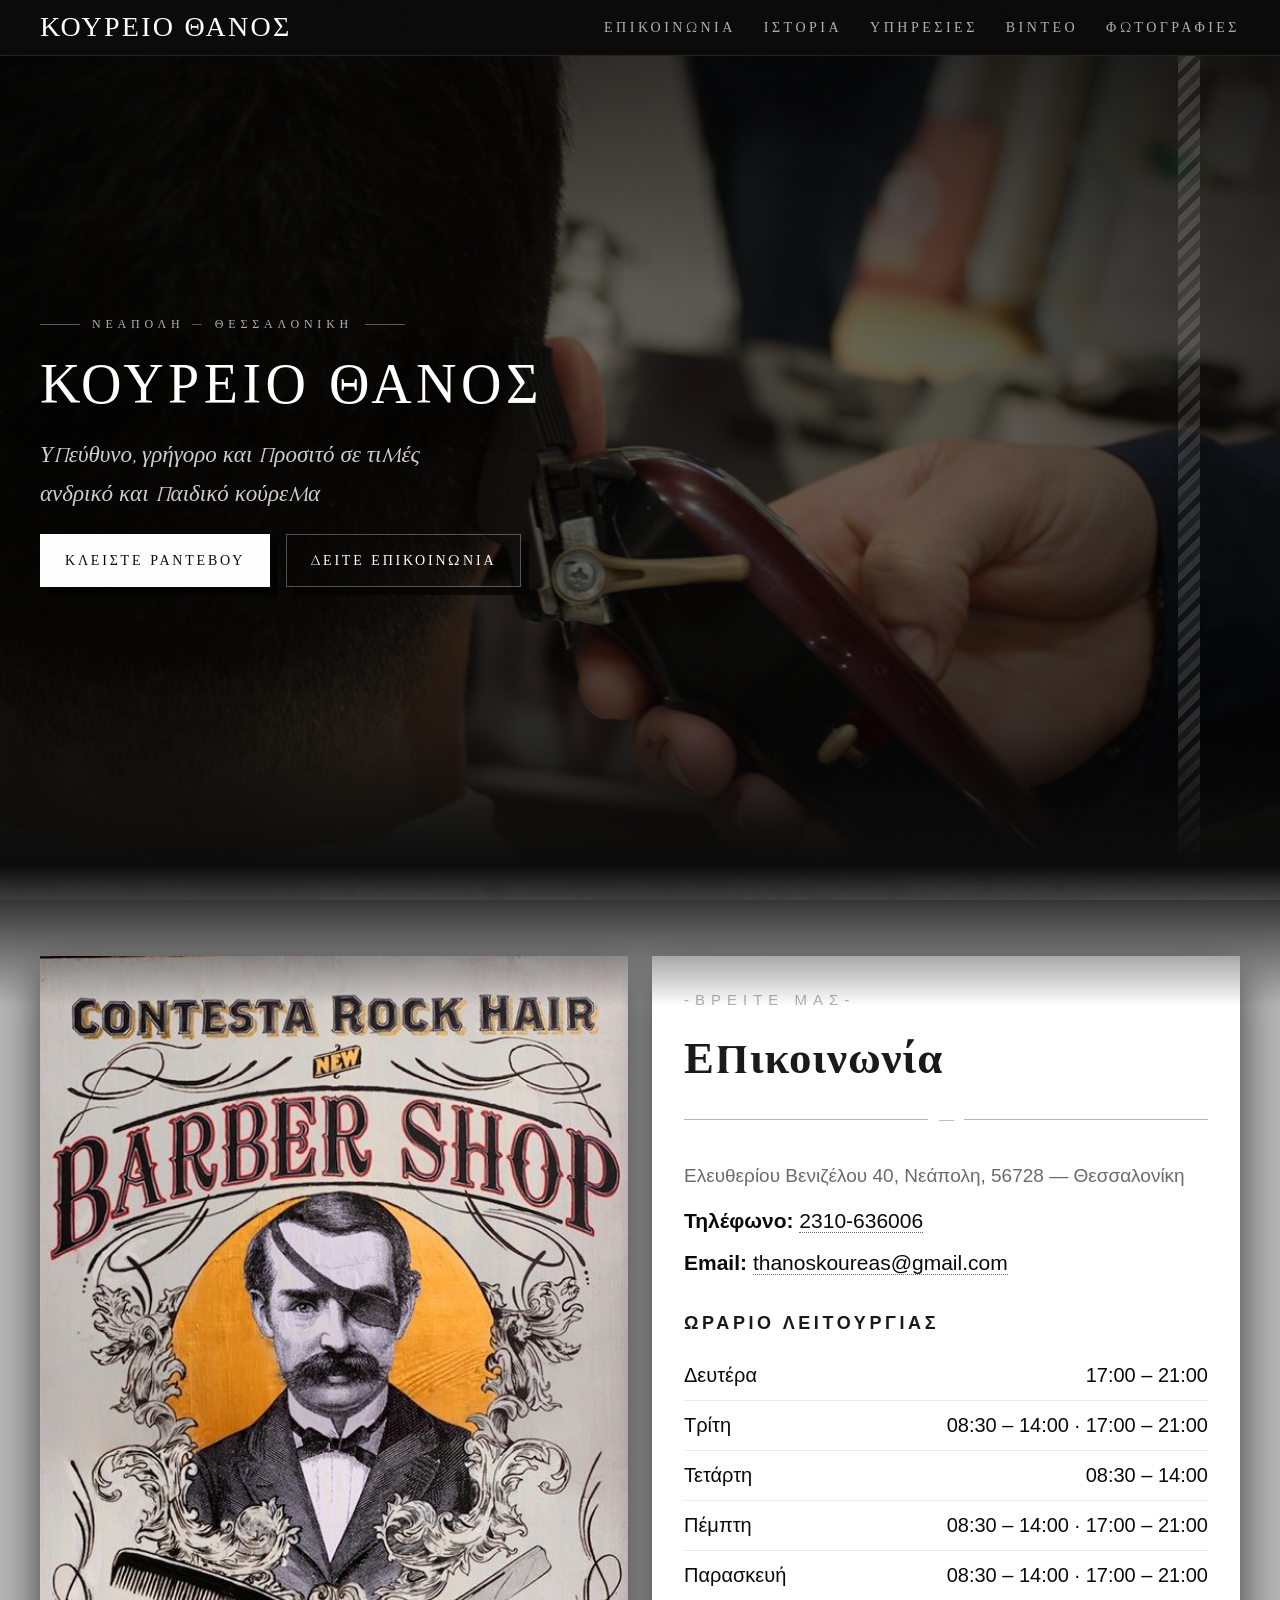
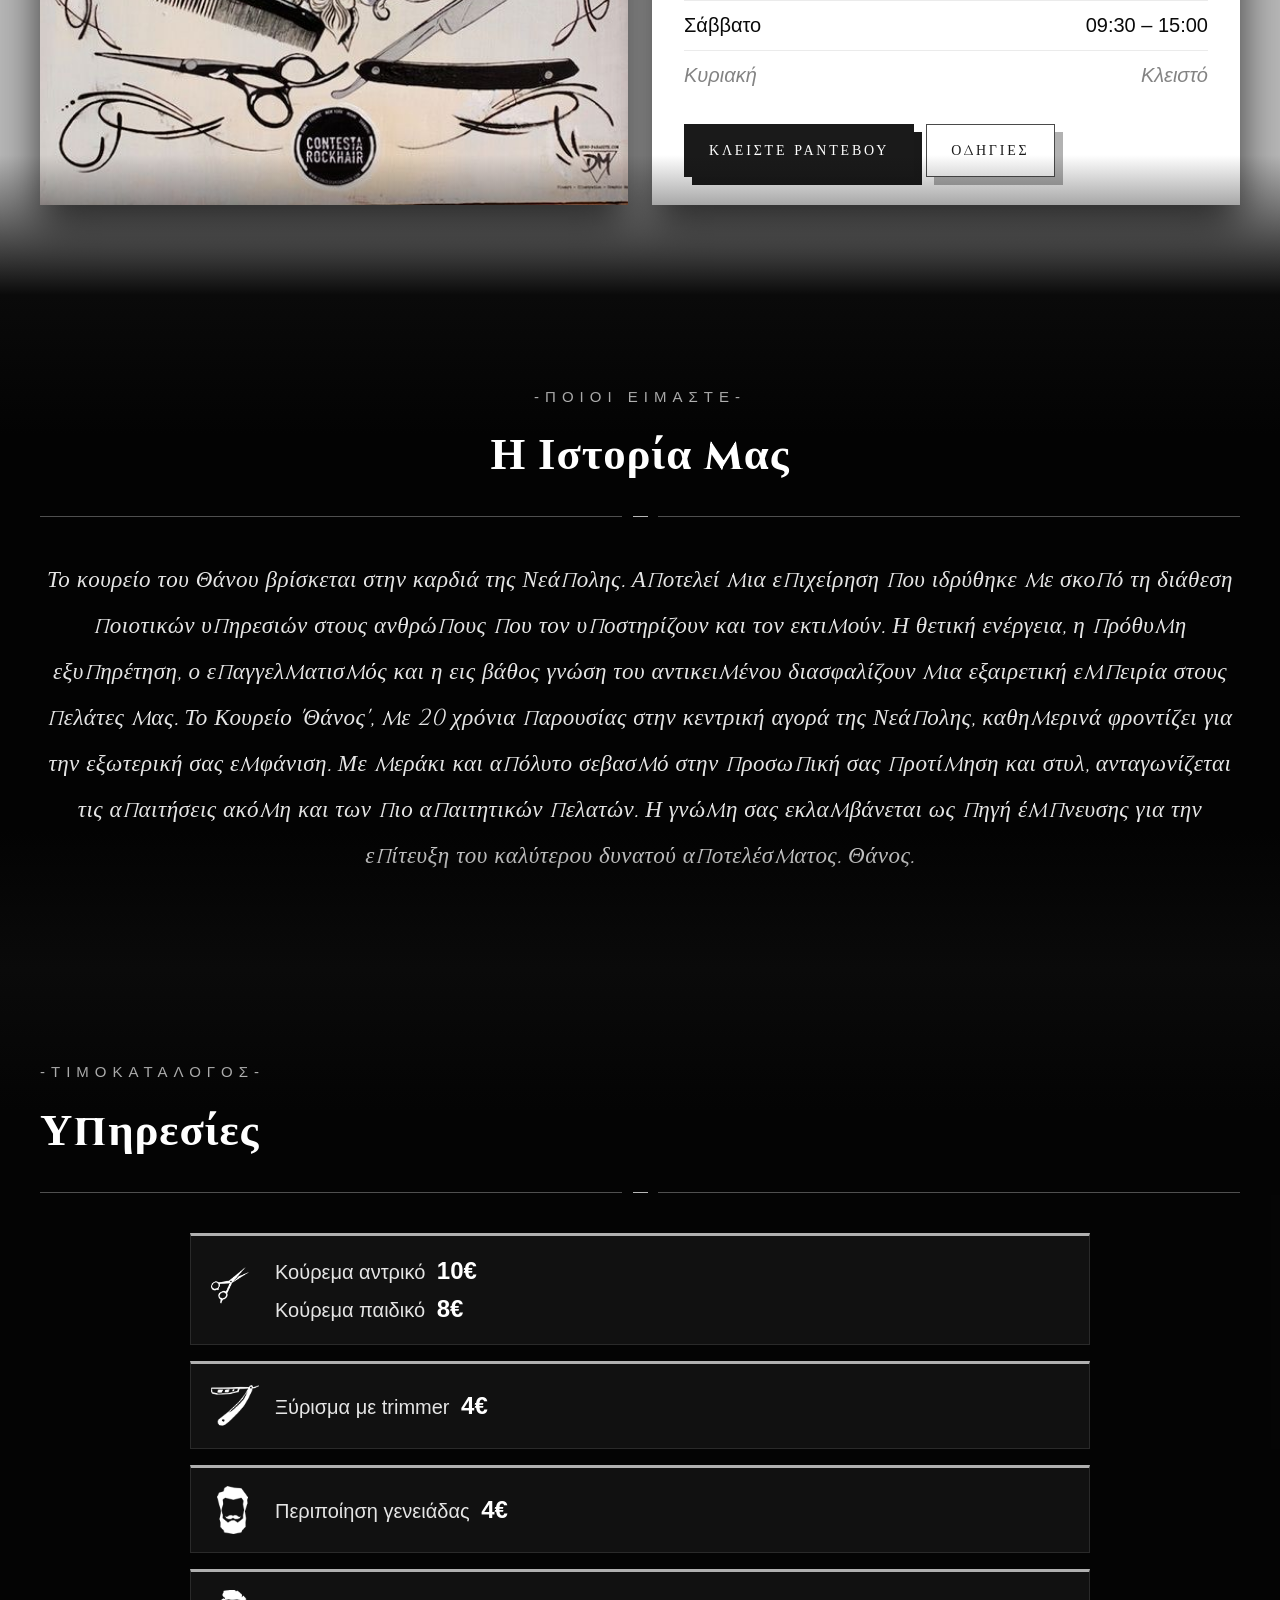
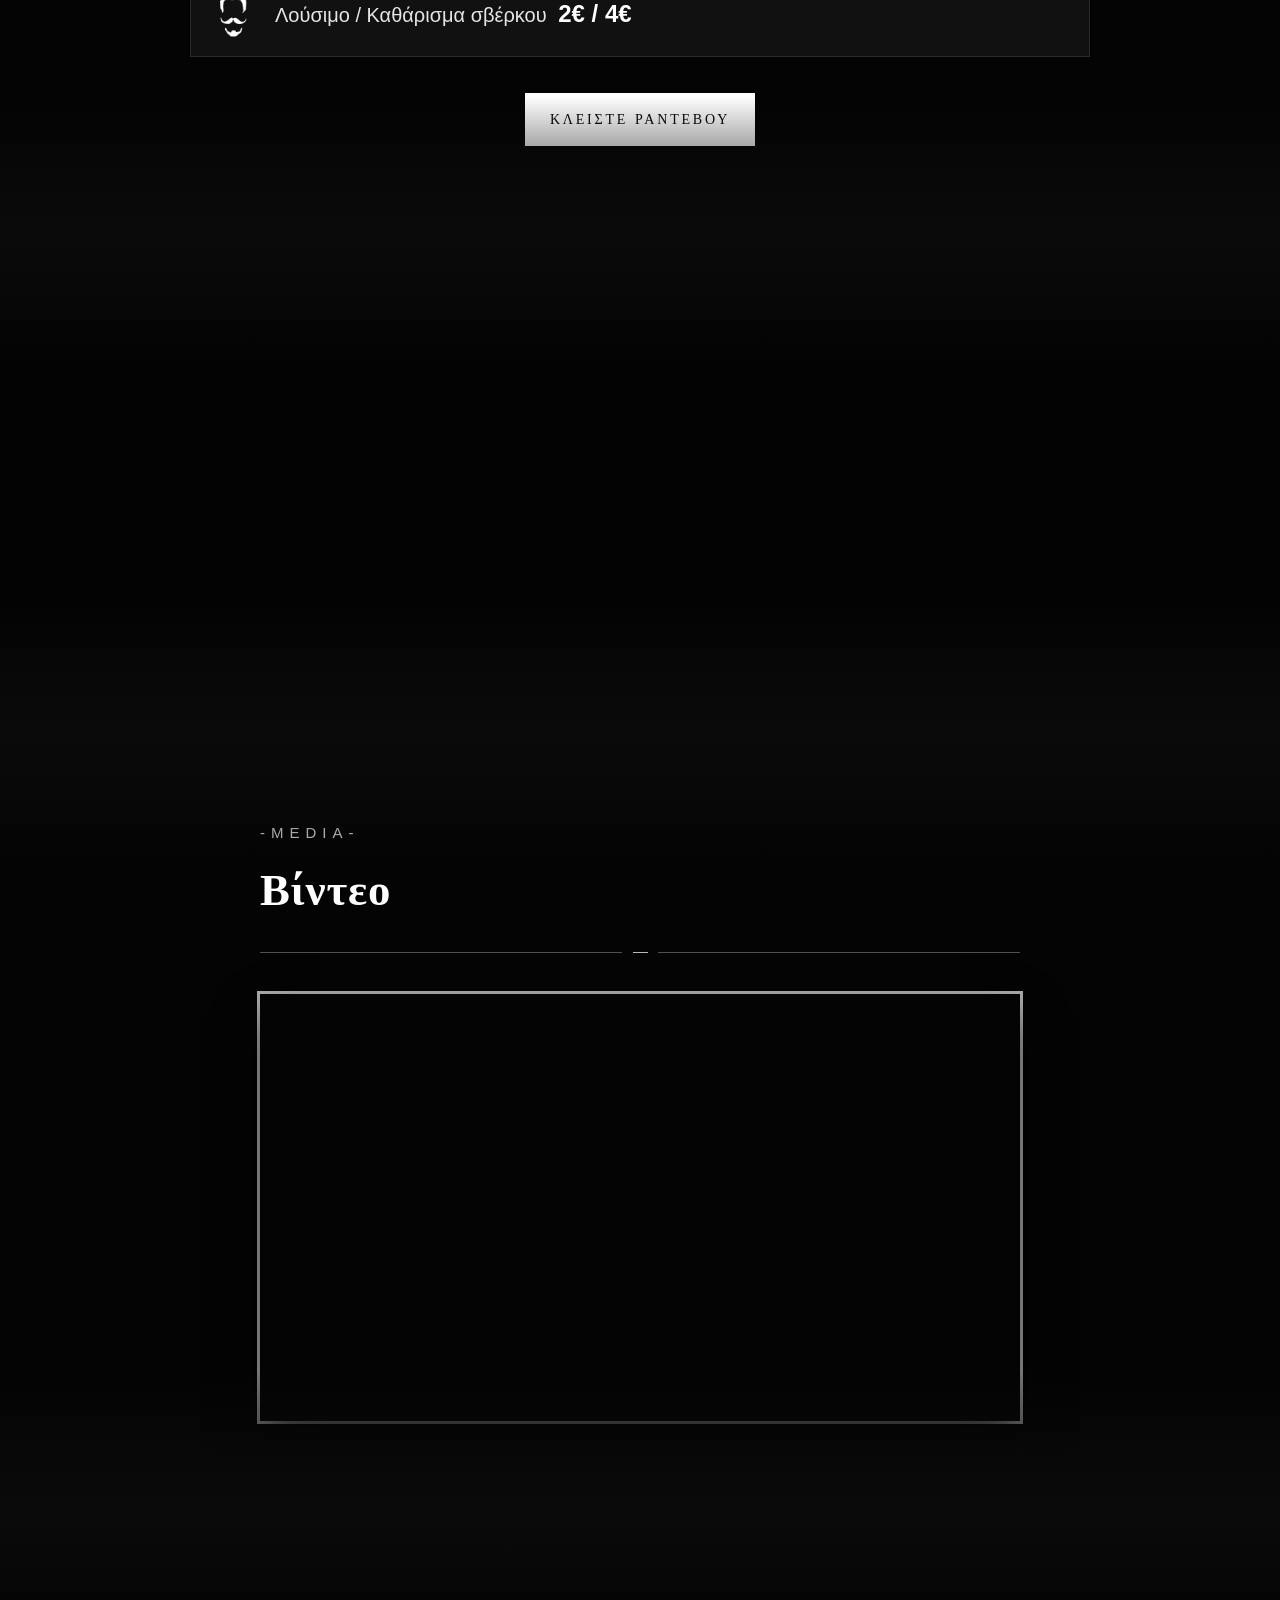
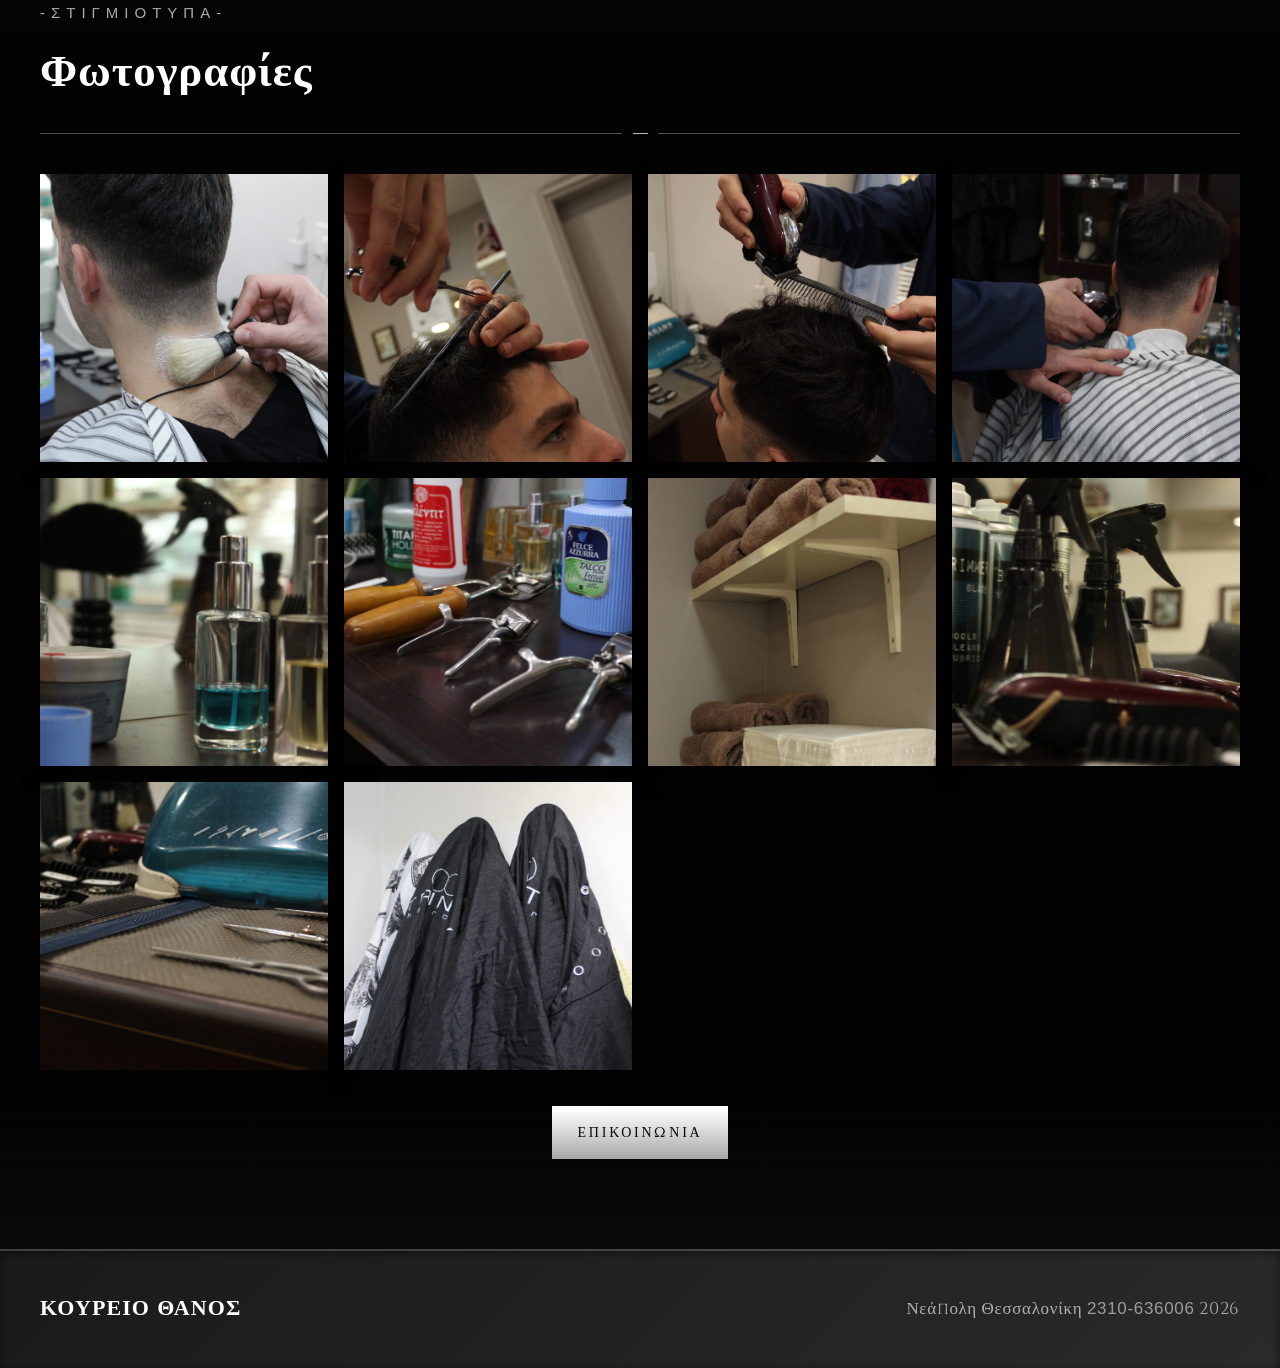
==== Thanos/index.html @ 0739b9a4 "Add files via upload" ====
<!doctype html>
<html lang="el">
<head>
    <meta charset="utf-8" />
    <meta name="viewport" content="width=device-width, initial-scale=1" />
    <title>Κουρείο Θάνος — Νεάπολη Θεσσαλονίκη</title>
    <meta name="description" content="Κουρείο Θάνος στη Νεάπολη Θεσσαλονίκης. Κλείστε ραντεβού online, δείτε υπηρεσίες, ωράριο και στοιχεία επικοινωνίας." />
    <meta property="og:title" content="Κουρείο Θάνος" />
    <meta property="og:description" content="Ανδρικό & παιδικό κούρεμα, περιποίηση γενειάδας, ξύρισμα. Κλείστε ραντεβού online." />
    <meta property="og:type" content="website" />
    <link rel="preconnect" href="https://fonts.googleapis.com" />
    <link rel="preconnect" href="https://fonts.gstatic.com" crossorigin />
    <link href="https://fonts.googleapis.com/css2?family=Oswald:wght@500;700&family=Cinzel:wght@400;600;700&family=Cormorant+Garamond:ital,wght@0,300;0,400;0,500;0,600;1,300;1,400&display=swap" rel="stylesheet" />
    <link rel="stylesheet" href="styles.css" />
</head>
<body>
    <div class="grain-overlay" aria-hidden="true"></div>

    <!-- TOPBAR (refined, monochrome) -->
    <header class="topbar">
        <div class="container topbar-inner">
            <a class="brand" href="#top">
                <span class="brand-text">Κουρείο Θάνος</span>
            </a>
            <input type="checkbox" id="menu-toggle" class="menu-toggle" />
            <label for="menu-toggle" class="hamburger" aria-label="Toggle menu">
                <span></span>
                <span></span>
                <span></span>
            </label>
            <nav class="nav">
                <a href="#contact">Επικοινωνία</a>
                <a href="#story">Ιστορία</a>
                <a href="#services">Υπηρεσίες</a>
                <a href="#media">Βίντεο</a>
                <a href="#gallery">Φωτογραφίες</a>
            </nav>
        </div>
    </header>

    <!-- HERO (strong black & white) -->
    <section id="top" class="hero" style="--bg:url('assets/img/IMG_0144-2-scaled.jpg');">
        <div class="hero-overlay"></div>
        <div class="hero-vignette"></div>
        <div class="hero-pole" aria-hidden="true"></div>
        <div class="container hero-content">
            <div class="hero-eyebrow">
                <span class="rule-line"></span>
                <span>Νεάπολη — Θεσσαλονίκη</span>
                <span class="rule-line"></span>
            </div>
            <h1 class="hero-title">Κουρείο Θάνος</h1>
            <p class="hero-sub">
                Υπεύθυνο, γρήγορο και προσιτό σε τιμές<br />
                ανδρικό και παιδικό κούρεμα
            </p>
            <div class="ornament-char" aria-hidden="true"></div>
            <div class="hero-actions">
                <a class="btn primary" href="https://supersaas.com/schedule/Koureio_Thanos/Koureio_Thanos/%CE%9A%CE%BF%CF%8D%CF%81%CE%B5%CE%BC%CE%B1?view=week" target="_blank" rel="noopener">Κλείστε ραντεβού</a>
                <a class="btn ghost" href="#contact">Δείτε επικοινωνία</a>
            </div>
        </div>
        <div class="fade-bottom"></div>
    </section>

    <!-- CONTACT (black/white card) -->
    <section id="contact" class="section cover" style="--bg:url('assets/img/img2.jpg');">
        <div class="cover-overlay light-tint"></div>
        <div class="fade-top"></div>
        <div class="container grid-2">
            <div class="card media-card">
                <a href="assets/img/12-1.jpg" class="lightbox-trigger" aria-label="Προβολή φωτογραφίας">
                    <img src="assets/img/12-1.jpg" alt="Κουρείο Θάνος" loading="lazy" />
                </a>
            </div>
            <div class="card contact-card">
                <div class="sec-badge">-Βρείτε μας-</div>
                <h2 class="sec-heading">Επικοινωνία</h2>
                <div class="orn-rule"><span></span><span class="orn-dia">⸻</span><span></span></div>
                <p class="addr-text">Ελευθερίου Βενιζέλου 40, Νεάπολη, 56728 — Θεσσαλονίκη</p>
                <p class="cinfo"><strong>Τηλέφωνο:</strong> <a href="tel:2310636006">2310-636006</a></p>
                <p class="cinfo"><strong>Email:</strong> <a href="mailto:thanoskoureas@gmail.com">thanoskoureas@gmail.com</a></p>
                <h3 class="hours-heading">Ωράριο Λειτουργίας</h3>
                <ul class="hours">
                    <li><span>Δευτέρα</span><span>17:00 – 21:00</span></li>
                    <li><span>Τρίτη</span><span>08:30 – 14:00 · 17:00 – 21:00</span></li>
                    <li><span>Τετάρτη</span><span>08:30 – 14:00</span></li>
                    <li><span>Πέμπτη</span><span>08:30 – 14:00 · 17:00 – 21:00</span></li>
                    <li><span>Παρασκευή</span><span>08:30 – 14:00 · 17:00 – 21:00</span></li>
                    <li><span>Σάββατο</span><span>09:30 – 15:00</span></li>
                    <li class="closed"><span>Κυριακή</span><span>Κλειστό</span></li>
                </ul>
                <div class="contact-actions">
                    <a class="btn primary dark" href="https://supersaas.com/schedule/Koureio_Thanos/Koureio_Thanos/%CE%9A%CE%BF%CF%8D%CF%81%CE%B5%CE%BC%CE%B1?view=week" target="_blank" rel="noopener">Κλείστε ραντεβού</a>
                    <a class="btn outline-dark" href="https://www.google.com/maps/place/KOYREIO+THANOS/@40.6500197,22.9371559,19z/data=!4m6!3m5!1s0x14a839bbdaff90d7:0x9990ee9ba8b03ca3!8m2!3d40.6501123!4d22.9377245!16s%2Fg%2F11dymr13nl?entry=ttu" target="_blank" rel="noopener">Οδηγίες</a>
                </div>
            </div>
        </div>
        <div class="fade-bottom"></div>
    </section>

    <!-- STORY (monochrome, powerful) – WIDER now (narrow class removed) -->
    <section id="story" class="section cover" style="--bg:url('assets/img/IMG_0214-1-scaled.jpg');">
        <div class="cover-overlay dark"></div>
        <div class="fade-top"></div>
        <div class="container center-text">
            <div class="sec-badge light">-Ποιοί είμαστε-</div>
            <h2 class="sec-heading light">Η Ιστορία μας</h2>
            <div class="orn-rule light"><span></span><span class="orn-dia">⸻</span><span></span></div>
            <p class="lead-text">
                Το κουρείο του Θάνου βρίσκεται στην καρδιά της Νεάπολης. Αποτελεί μια επιχείρηση που ιδρύθηκε με σκοπό τη διάθεση ποιοτικών υπηρεσιών στους ανθρώπους που τον υποστηρίζουν και τον εκτιμούν. Η θετική ενέργεια, η πρόθυμη εξυπηρέτηση, ο επαγγελματισμός και η εις βάθος γνώση του αντικειμένου διασφαλίζουν μια εξαιρετική εμπειρία στους πελάτες μας. Το Κουρείο 'Θάνος', με 20 χρόνια παρουσίας στην κεντρική αγορά της Νεάπολης, καθημερινά φροντίζει για την εξωτερική σας εμφάνιση. Με μεράκι και απόλυτο σεβασμό στην προσωπική σας προτίμηση και στυλ, ανταγωνίζεται τις απαιτήσεις ακόμη και των πιο απαιτητικών πελατών. Η γνώμη σας εκλαμβάνεται ως πηγή έμπνευσης για την επίτευξη του καλύτερου δυνατού αποτελέσματος. Θάνος.
            </p>
        </div>
        <div class="fade-bottom"></div>
    </section>

    <!-- SERVICES -->
    <section id="services" class="section cover" style="--bg:url('assets/img/IMG_0136-1-scaled.jpg');">
        <div class="cover-overlay dark-soft"></div>
        <div class="fade-top"></div>
        <div class="container">
            <div class="sec-badge light">-Τιμοκατάλογος-</div>
            <h2 class="sec-heading light">Υπηρεσίες</h2>
            <div class="orn-rule light"><span></span><span class="orn-dia">⸻</span><span></span></div>
            <div class="services">
                <div class="service">
                    <img src="assets/img/icon-01-free-img.png" alt="" loading="lazy" />
                    <div>
                        <p>Κούρεμα αντρικό <strong>10€</strong></p>
                        <p>Κούρεμα παιδικό <strong>8€</strong></p>
                    </div>
                </div>
                <div class="service">
                    <img src="assets/img/icon-02-free-img-1.png" alt="" loading="lazy" />
                    <div>
                        <p>Ξύρισμα με trimmer <strong>4€</strong></p>
                    </div>
                </div>
                <div class="service">
                    <img src="assets/img/icon-03-free-img-1.png" alt="" loading="lazy" />
                    <div>
                        <p>Περιποίηση γενειάδας <strong>4€</strong></p>
                    </div>
                </div>
                <div class="service">
                    <img src="assets/img/icon-04-free-img.png" alt="" loading="lazy" />
                    <div>
                        <p>Λούσιμο / Καθάρισμα σβέρκου <strong>2€ / 4€</strong></p>
                    </div>
                </div>
            </div>
            <div class="center-btn">
                <a class="btn primary" href="https://supersaas.com/schedule/Koureio_Thanos/Koureio_Thanos/%CE%9A%CE%BF%CF%8D%CF%81%CE%B5%CE%BC%CE%B1?view=week" target="_blank" rel="noopener">Κλείστε ραντεβού</a>
            </div>
        </div>
        <div class="fade-bottom"></div>
    </section>

    <!-- FEATURE PHOTO (fixed background for transition) -->
    <section class="feature-photo" style="--bg:url('assets/img/IMG_20180508_204134-scaled.jpg');">
        <div class="cover-overlay dark"></div>
        <div class="fade-top"></div>
        <div class="fade-bottom"></div>
    </section>

    <!-- VIDEO -->
    <section id="media" class="section cover" style="--bg:url('assets/img/IMG_0148-1-scaled.jpg');">
        <div class="cover-overlay dark-soft"></div>
        <div class="fade-top"></div>
        <div class="container narrow">
            <div class="sec-badge light">-Media-</div>
            <h2 class="sec-heading light">Βίντεο</h2>
            <div class="orn-rule light"><span></span><span class="orn-dia">⸻</span><span></span></div>
            <div class="video-wrap">
                <iframe src="https://www.youtube.com/embed/GBwCfBw--6I" title="Κουρείο Θάνος" frameborder="0" allow="accelerometer; autoplay; clipboard-write; encrypted-media; gyroscope; picture-in-picture; web-share" allowfullscreen loading="lazy"></iframe>
            </div>
        </div>
        <div class="fade-bottom"></div>
    </section>

    <!-- GALLERY (new dynamic collage) -->
    <section id="gallery" class="section cover" style="--bg:url('assets/img/IMG_0137-scaled.jpg');">
        <div class="cover-overlay dark"></div>
        <div class="fade-top"></div>
        <div class="container">
            <div class="sec-badge light">-Στιγμιότυπα-</div>
            <h2 class="sec-heading light">Φωτογραφίες</h2>
            <div class="orn-rule light"><span></span><span class="orn-dia">⸻</span><span></span></div>

            <!-- improved collage grid with varying spans (full colour, no desaturation) -->
            <div class="collage-grid">
                <div class="photo-wrap grid-item--wide"><a href="assets/img/IMG_0187-3-scaled.jpg" class="lightbox-trigger" aria-label="Προβολή φωτογραφίας"><img src="assets/img/IMG_0187-3-scaled.jpg" alt="" loading="lazy" /></a></div>
                <div class="photo-wrap grid-item--tall"><a href="assets/img/IMG_0147-2-scaled.jpg" class="lightbox-trigger" aria-label="Προβολή φωτογραφίας"><img src="assets/img/IMG_0147-2-scaled.jpg" alt="" loading="lazy" /></a></div>
                <div class="photo-wrap grid-item--large"><a href="assets/img/IMG_0149-2-scaled.jpg" class="lightbox-trigger" aria-label="Προβολή φωτογραφίας"><img src="assets/img/IMG_0149-2-scaled.jpg" alt="" loading="lazy" /></a></div>
                <div class="photo-wrap"><a href="assets/img/IMG_0181-3-scaled.jpg" class="lightbox-trigger" aria-label="Προβολή φωτογραφίας"><img src="assets/img/IMG_0181-3-scaled.jpg" alt="" loading="lazy" /></a></div>
                <div class="photo-wrap grid-item--wide"><a href="assets/img/IMG_0141-1-1024x683.jpg" class="lightbox-trigger" aria-label="Προβολή φωτογραφίας"><img src="assets/img/IMG_0141-1-1024x683.jpg" alt="" loading="lazy" /></a></div>
                <div class="photo-wrap grid-item--tall"><a href="assets/img/IMG_0170-1024x683.jpg" class="lightbox-trigger" aria-label="Προβολή φωτογραφίας"><img src="assets/img/IMG_0170-1024x683.jpg" alt="" loading="lazy" /></a></div>
                <div class="photo-wrap"><a href="assets/img/IMG_0198-1-683x1024.jpg" class="lightbox-trigger" aria-label="Προβολή φωτογραφίας"><img src="assets/img/IMG_0198-1-683x1024.jpg" alt="" loading="lazy" /></a></div>
                <div class="photo-wrap grid-item--wide"><a href="assets/img/IMG_0211-2-1024x683.jpg" class="lightbox-trigger" aria-label="Προβολή φωτογραφίας"><img src="assets/img/IMG_0211-2-1024x683.jpg" alt="" loading="lazy" /></a></div>
                <div class="photo-wrap"><a href="assets/img/IMG_0155-2-1024x683.jpg" class="lightbox-trigger" aria-label="Προβολή φωτογραφίας"><img src="assets/img/IMG_0155-2-1024x683.jpg" alt="" loading="lazy" /></a></div>
                <div class="photo-wrap grid-item--tall"><a href="assets/img/IMG_0174-1024x683.jpg" class="lightbox-trigger" aria-label="Προβολή φωτογραφίας"><img src="assets/img/IMG_0174-1024x683.jpg" alt="" loading="lazy" /></a></div>
            </div>

            <div class="center-btn">
                <a class="btn primary" href="#contact">Επικοινωνία</a>
            </div>
        </div>
        <div class="fade-bottom"></div>
    </section>

    <!-- FOOTER -->
    <footer class="footer">
        <div class="container footer-inner">
            <div class="footer-brand">Κουρείο Θάνος</div>
            <div class="footer-info">
                Νεάπολη Θεσσαλονίκη <a href="tel:2310636006"> 2310-636006</a>
                <span id="y"></span>
            </div>
        </div>
    </footer>

    <!-- LIGHTBOX MODAL -->
    <div id="lightbox" class="lightbox" aria-hidden="true">
        <span class="lightbox-close" role="button" aria-label="Κλείσιμο">&times;</span>
        <img id="lightbox-img" src="" alt="" />
    </div>

    <script>
        document.addEventListener('DOMContentLoaded', function() {
            // ── Set current year in footer ──
            const yearSpan = document.getElementById('y');
            if (yearSpan) {
                yearSpan.textContent = new Date().getFullYear();
            }

            // ── Lightbox functionality ──
            const lightbox = document.getElementById('lightbox');
            const lightboxImg = document.getElementById('lightbox-img');
            const closeBtn = lightbox.querySelector('.lightbox-close');

            // Open lightbox on click of any .lightbox-trigger
            document.querySelectorAll('.lightbox-trigger').forEach(function(link) {
                link.addEventListener('click', function(e) {
                    e.preventDefault();
                    lightboxImg.src = this.href;
                    lightboxImg.alt = this.querySelector('img') ? this.querySelector('img').alt : '';
                    lightbox.classList.add('active');
                    lightbox.setAttribute('aria-hidden', 'false');
                    document.body.style.overflow = 'hidden';
                });
            });

            // Close lightbox
            function closeLightbox() {
                lightbox.classList.remove('active');
                lightbox.setAttribute('aria-hidden', 'true');
                document.body.style.overflow = '';
                // Clear src after transition to free memory
                setTimeout(function() {
                    if (!lightbox.classList.contains('active')) {
                        lightboxImg.src = '';
                    }
                }, 350);
            }

            closeBtn.addEventListener('click', closeLightbox);

            // Click on backdrop closes lightbox
            lightbox.addEventListener('click', function(e) {
                if (e.target === lightbox) {
                    closeLightbox();
                }
            });

            // Escape key closes lightbox
            document.addEventListener('keydown', function(e) {
                if (e.key === 'Escape' && lightbox.classList.contains('active')) {
                    closeLightbox();
                }
            });
        });
    </script>
</body>
</html>
---- Thanos/styles.css ----
/* ══════════════════════════════════════════
   ΚΟΥΡΕΙΟ ΘΑΝΟΣ — Monochrome Masculine Refinement
   ══════════════════════════════════════════ */

/* ─── Variables (black, white, grey only) ─── */
:root {
    --black:        #0a0a0a;
    --charcoal:     #1a1a1a;
    --dark:         #2a2a2a;
    --mid:          #4a4a4a;
    --grey:         #6a6a6a;
    --silver:       #b0b0b0;
    --light:        #e5e5e5;
    --cream:        #f0f0f0;
    --white:        #ffffff;

    --shadow-btn:   8px 8px 0 rgba(0,0,0,0.9);
    --shadow-card:  0 20px 40px rgba(0,0,0,0.7);
    --radius:       2px;
    --max:          1200px;
}

/* ─── Reset & Base ─── */
*,
*::before,
*::after {
    box-sizing: border-box;
}
html {
    scroll-behavior: smooth;
}

body {
    margin: 0;
    background: var(--black);
    color: var(--white);
    font-family: 'Cinzel', serif;
    font-size: 20px;
    line-height: 1.65;
    -webkit-font-smoothing: antialiased;
}

a {
    color: inherit;
    text-decoration: none;
}
img {
    display: block;
    max-width: 100%;
}

/* ─── Grain Texture Overlay ─── */
.grain-overlay {
    position: fixed;
    inset: 0;
    z-index: 9999;
    pointer-events: none;
    background-image: url("data:image/svg+xml,%3Csvg xmlns='http://www.w3.org/2000/svg' width='300' height='300'%3E%3Cfilter id='n'%3E%3CfeTurbulence type='fractalNoise' baseFrequency='0.75' numOctaves='4' stitchTiles='stitch'/%3E%3C/filter%3E%3Crect width='300' height='300' filter='url(%23n)' opacity='1'/%3E%3C/svg%3E");
    opacity: 0.03;
}

/* ─── Container ─── */
.container {
    width: min(var(--max), calc(100% - 48px));
    margin: 0 auto;
}
.narrow {
    max-width: 760px;
}
.center-text {
    text-align: center;
}

/* ─── Section Fade Transitions ─── */
.fade-top,
.fade-bottom {
    position: absolute;
    left: 0;
    right: 0;
    height: 140px;
    pointer-events: none;
    z-index: 3;
}
.fade-top {
    top: 0;
    background: linear-gradient(to bottom, var(--black) 0%, transparent 100%);
}
.fade-bottom {
    bottom: 0;
    background: linear-gradient(to top, var(--black) 0%, transparent 100%);
}

/* ─── Cover Overlays (monochrome) ─── */
.cover-overlay {
    position: absolute;
    inset: 0;
    z-index: 1;
}
.cover-overlay.dark {
    background: rgba(0, 0, 0, 0.7);
}
.cover-overlay.dark-soft {
    background: rgba(0, 0, 0, 0.55);
}
.cover-overlay.light-tint {
    background: rgba(240, 240, 240, 0.75);
}

/* ─── Decorative Elements ─── */
.sec-badge {
    font-family: Arial, Helvetica, sans-serif;
    font-size: 15px;
    letter-spacing: 0.4em;
    text-transform: uppercase;
    color: var(--silver);
    margin-bottom: 10px;
}
.sec-badge.light {
    color: var(--light);
}

.sec-heading {
    font-family: 'Cinzel', serif;
    font-size: clamp(32px, 3.5vw, 48px);
    font-weight: 700;
    color: var(--charcoal);
    margin: 0 0 8px;
    letter-spacing: 0.02em;
}
.sec-heading.light {
    color: var(--white);
}

.orn-rule {
    display: flex;
    align-items: center;
    gap: 10px;
    margin: 10px 0 28px;
}
.orn-rule span:first-child,
.orn-rule span:last-child {
    flex: 1;
    height: 1px;
    background: currentColor;
    opacity: 0.3;
}
.orn-dia {
    font-size: 16px;
    color: var(--silver);
    opacity: 0.8;
    flex-shrink: 0;
}
.orn-rule.light .orn-dia {
    color: var(--light);
}

.ornament-char {
    font-size: 28px;
    color: var(--silver);
    opacity: 0.8;
    margin: 14px 0 20px;
    letter-spacing: 0.2em;
}

/* ─── TOPBAR ─── */
.topbar {
    position: sticky;
    top: 0;
    z-index: 50;
    background: rgba(10, 10, 10, 0.95);
    backdrop-filter: blur(10px);
    -webkit-backdrop-filter: blur(10px);
    border-bottom: 1px solid rgba(255, 255, 255, 0.1);
}

.topbar-inner {
    display: flex;
    flex-direction: row;
    align-items: center;
    justify-content: space-between;
    gap: 12px;
    padding: 12px 0;
    position: relative;
}

.brand {
    display: flex;
    flex-direction: row;
    line-height: 1;
    text-decoration: none;
    align-items: center;
    flex-shrink: 0;
    transition: opacity 0.2s ease;
}

.brand:focus-visible {
    outline: 2px solid var(--silver);
    outline-offset: 4px;
}

.brand-text {
    font-family: 'Cinzel', serif;
    font-size: clamp(20px, 2.5vw, 28px);
    font-weight: 400;
    letter-spacing: 0.08em;
    color: var(--white);
    text-transform: uppercase;
}

/* Hamburger Menu */
.menu-toggle {
    display: none;
}

.hamburger {
    display: none;
    flex-direction: column;
    gap: 6px;
    background: none;
    border: none;
    cursor: pointer;
    padding: 8px 4px;
    z-index: 51;
    transition: all 0.3s ease;
    width: 30px;
    height: 24px;
    justify-content: center;
    align-items: center;
    position: relative;
}

.hamburger:focus-visible {
    outline: 2px solid var(--silver);
    outline-offset: 4px;
}

.hamburger span {
    width: 26px;
    height: 2.5px;
    background: var(--white);
    transition: all 0.35s cubic-bezier(0.25, 0.46, 0.45, 0.94);
    border-radius: 2px;
    display: block;
    position: absolute;
    left: 50%;
    transform: translateX(-50%);
}

.hamburger span:nth-child(1) {
    top: 2px;
}

.hamburger span:nth-child(2) {
    top: 50%;
    transform: translateX(-50%) translateY(-50%);
}

.hamburger span:nth-child(3) {
    bottom: 2px;
}

#menu-toggle:checked ~ .hamburger span:nth-child(1) {
    transform: translateX(-50%) scaleX(1.2) scaleY(1.5);
    background: var(--silver);
    top: 50%;
}

#menu-toggle:checked ~ .hamburger span:nth-child(2) {
    transform: translateX(-50%) translateY(-50%) scaleX(1.2) scaleY(1.5);
    background: var(--silver);
}

#menu-toggle:checked ~ .hamburger span:nth-child(3) {
    transform: translateX(-50%) scaleX(1.2) scaleY(1.5);
    background: var(--silver);
    bottom: auto;
    top: 50%;
}

.nav {
    display: flex;
    flex-direction: row;
    gap: 28px;
    width: auto;
    list-style: none;
    margin: 0;
    padding: 0;
}

.nav a {
    font-family: 'Cinzel', serif;
    font-size: 14px;
    letter-spacing: 0.25em;
    text-transform: uppercase;
    color: var(--silver);
    transition: color 0.2s, text-decoration 0.2s;
    text-decoration: none;
    padding: 4px 0;
}

.nav a:hover {
    color: var(--white);
    text-decoration: underline;
    text-underline-offset: 6px;
    text-decoration-thickness: 1px;
}

.nav a:focus-visible {
    outline: 2px solid var(--silver);
    outline-offset: 4px;
    border-radius: 2px;
}

@media (max-width: 959px) {
    .topbar-inner {
        flex-direction: row;
        align-items: center;
        justify-content: flex-start;
        position: relative;
        min-height: 56px;
    }

    .brand {
        flex: 1;
    }

    .hamburger {
        display: flex;
        position: absolute;
        right: 0;
        top: 50%;
        transform: translateY(-50%);
    }

    .nav {
        flex-direction: column;
        gap: 0;
        width: 300px;
        position: fixed;
        top: 56px;
        right: 0;
        left: auto;
        background: rgba(26, 26, 26, 0.98);
        backdrop-filter: blur(10px);
        -webkit-backdrop-filter: blur(10px);
        border-left: 1px solid rgba(255, 255, 255, 0.1);
        border-top: none;
        max-height: 0;
        overflow: hidden;
        opacity: 0;
        transition: all 0.35s cubic-bezier(0.25, 0.46, 0.45, 0.94);
        transform-origin: top;
    }

    #menu-toggle:checked ~ .nav {
        max-height: 280px;
        opacity: 1;
    }

    .nav a {
        font-size: 14px;
        padding: 14px 24px;
        border-bottom: 1px solid rgba(255, 255, 255, 0.05);
        color: var(--light);
    }

    .nav a:last-child {
        border-bottom: none;
    }

    .nav a:hover {
        background: rgba(255, 255, 255, 0.08);
    }
}

@media (min-width: 960px) {
    .topbar-inner {
        flex-direction: row;
        align-items: center;
        justify-content: space-between;
        min-height: auto;
    }

    .hamburger {
        display: none !important;
    }

    .nav {
        flex-direction: row;
        gap: 28px;
        width: auto;
        position: static;
        background: none;
        border: none;
        max-height: none;
        opacity: 1;
        transform: none;
    }

    .nav a {
        font-size: 14px;
        padding: 4px 0;
        border: none;
        background: none;
    }

    .nav a:hover {
        background: none;
    }
}

.btn-cta {
    display: none;
}

/* ─── BUTTONS ─── */
.btn {
    display: inline-flex;
    align-items: center;
    justify-content: center;
    font-family: 'Cinzel', serif;
    font-size: 14px;
    font-weight: 500;
    letter-spacing: 0.2em;
    text-transform: uppercase;
    text-decoration: none;
    padding: 14px 24px;
    border-radius: 0;
    cursor: pointer;
    border: 1px solid rgba(255, 255, 255, 0.15);
    background: rgba(255, 255, 255, 0.05);
    color: var(--white);
    box-shadow: 8px 8px 0 rgba(0, 0, 0, 0.8);
    transition: transform 0.18s cubic-bezier(0.2, 0.9, 0.3, 1.2), box-shadow 0.18s ease, background 0.2s ease;
}
.btn:hover {
    transform: translate(5px, 5px);
    box-shadow: 3px 3px 0 rgba(0, 0, 0, 0.8);
    background: rgba(255, 255, 255, 0.1);
}
.btn:active {
    transform: translate(8px, 8px);
    box-shadow: 0 0 0 rgba(0, 0, 0, 0.8);
}

.btn.primary {
    background: var(--white);
    color: var(--black);
    border-color: transparent;
    box-shadow: 8px 8px 0 rgba(0, 0, 0, 0.9);
}
.btn.primary:hover {
    transform: translate(5px, 5px);
    box-shadow: 3px 3px 0 rgba(0, 0, 0, 0.9);
    background: #f5f5f5;
}
.btn.primary:active {
    transform: translate(8px, 8px);
    box-shadow: 0 0 0 rgba(0, 0, 0, 0.9);
}

.btn.ghost {
    background: transparent;
    border-color: rgba(255, 255, 255, 0.3);
    box-shadow: 8px 8px 0 rgba(0, 0, 0, 0.7);
}
/* Make "Δείτε επικοινωνία" match primary style with animation */
.hero-actions .btn.ghost {
    background: transparent;
    border-color: rgba(255, 255, 255, 0.3);
    box-shadow: 8px 8px 0 rgba(0, 0, 0, 0.7);
    color: var(--white);
    transition: transform 0.18s cubic-bezier(0.2, 0.9, 0.3, 1.2), box-shadow 0.18s ease, background 0.2s ease;
}
.hero-actions .btn.ghost:hover {
    transform: translate(5px, 5px);
    box-shadow: 3px 3px 0 rgba(0, 0, 0, 0.7);
    background: rgba(255, 255, 255, 0.1);
    color: var(--white);
    border-color: rgba(255, 255, 255, 0.4);
}
.hero-actions .btn.ghost:active {
    transform: translate(8px, 8px);
    box-shadow: 0 0 0 rgba(0, 0, 0, 0.7);
    background: rgba(255, 255, 255, 0.15);
}

.btn.primary.dark {
    background: var(--charcoal);
    color: var(--white);
    border-color: transparent;
    box-shadow: 8px 8px 0 rgba(0, 0, 0, 0.9);
}
.btn.primary.dark:hover {
    transform: translate(5px, 5px);
    box-shadow: 3px 3px 0 rgba(0, 0, 0, 0.9);
}
.btn.primary.dark:active {
    transform: translate(8px, 8px);
    box-shadow: 0 0 0 rgba(0, 0, 0, 0.9);
}

.btn.outline-dark {
    background: transparent;
    border: 1px solid var(--mid);
    color: var(--charcoal);
    box-shadow: 8px 8px 0 rgba(0, 0, 0, 0.3);
}
.btn.outline-dark:hover {
    transform: translate(5px, 5px);
    box-shadow: 3px 3px 0 rgba(0, 0, 0, 0.3);
}
.btn.outline-dark:active {
    transform: translate(8px, 8px);
    box-shadow: 0 0 0 rgba(0, 0, 0, 0.3);
}

/* ─── HERO ─── */
.hero {
    position: relative;
    min-height: 90vh;
    display: flex;
    align-items: center;
    background-image: var(--bg);
    background-size: cover;
    background-position: center;
    overflow: hidden;
}
.hero-overlay {
    position: absolute;
    inset: 0;
    background: rgba(0, 0, 0, 0.6);
    z-index: 1;
}
.hero-vignette {
    position: absolute;
    inset: 0;
    background: radial-gradient(ellipse at center, transparent 30%, rgba(0, 0, 0, 0.8) 100%);
    z-index: 2;
}

/* Barber pole stripe (static) */
.hero-pole {
    position: absolute;
    top: 0;
    right: 80px;
    width: 22px;
    height: 100%;
    z-index: 3;
    overflow: hidden;
    opacity: 0.15;
    background: repeating-linear-gradient(
        -45deg,
        #fff 0px,
        #fff 6px,
        #444 6px,
        #444 12px,
        #fff 12px,
        #fff 18px,
        #888 18px,
        #888 24px
    );
    background-size: 34px 34px;
}

.hero-content {
    position: relative;
    z-index: 4;
    padding: 80px 0 100px;
    color: var(--white);
}

.hero-eyebrow {
    display: flex;
    align-items: center;
    gap: 12px;
    font-family: 'Cinzel', serif;
    font-size: 12px;
    letter-spacing: 0.4em;
    text-transform: uppercase;
    color: var(--silver);
    margin-bottom: 18px;
}
.rule-line {
    flex: 0 0 40px;
    height: 1px;
    background: var(--silver);
    opacity: 0.5;
}

.hero-title {
    font-family: 'Cinzel', serif;
    font-size: clamp(36px, 5vw, 56px);
    font-weight: 400;
    letter-spacing: 0.08em;
    text-transform: uppercase;
    color: var(--white);
    text-shadow: 0 4px 40px rgba(0, 0, 0, 0.7);
    margin: 0 0 16px;
    line-height: 1.2;
}

.hero-sub {
    font-family: 'Cinzel', serif;
    font-size: clamp(20px, 1.8vw, 26px);
    font-style: italic;
    font-weight: 300;
    color: var(--light);
    opacity: 0.9;
    margin: 0 0 6px;
    line-height: 1.7;
}

.hero-actions {
    display: flex;
    gap: 16px;
    flex-wrap: wrap;
    margin-top: 4px;
}

/* ─── SECTIONS ─── */
.section {
    position: relative;
    padding: clamp(60px, 12vw, 90px) 0;
}
.cover {
    background-image: var(--bg);
    background-size: cover;
    background-position: center;
    background-attachment: fixed;
}
.section .container {
    position: relative;
    z-index: 2;
}

/* ─── CONTACT ─── */
.grid-2 {
    display: grid;
    gap: 24px;
}
@media (min-width: 860px) {
    .grid-2 {
        grid-template-columns: 1fr 1fr;
    }
}

.card {
    background: var(--white);
    border-radius: 0;
    box-shadow: var(--shadow-card);
    color: var(--black);
}
.media-card {
    padding: 0;
    overflow: hidden;
    min-height: clamp(280px, 50vw, 420px);
}
.media-card a {
    display: block;
    width: 100%;
    height: 100%;
    cursor: pointer;
}
.media-card img {
    width: 100%;
    height: 100%;
    object-fit: cover;
    display: block;
}
.contact-card {
    padding: 32px 32px 28px;
}

.addr-text {
    font-family: Arial, Helvetica, sans-serif;
    color: var(--grey);
    font-size: clamp(16px, 1.8vw, 19px);
    margin: 0 0 12px;
    line-height: 1.6;
}
.cinfo {
    font-size: clamp(18px, 2vw, 21px);
    font-family: Arial, Helvetica, sans-serif;
    margin: 8px 0;
}
.cinfo a {
    border-bottom: 1px dotted var(--grey);
}
.cinfo a:hover {
    color: var(--black);
}

.hours-heading {
    font-family: Arial, Helvetica, sans-serif;
    font-size: clamp(16px, 2.2vw, 18px);
    letter-spacing: 0.2em;
    text-transform: uppercase;
    margin: 28px 0 12px;
    color: var(--charcoal);
}
.hours {
    list-style: none;
    padding: 0;
    margin: 0;
}
.hours li {
    display: flex;
    justify-content: space-between;
    gap: 12px;
    padding: 8px 0;
    border-bottom: 1px solid rgba(0, 0, 0, 0.08);
    font-size: clamp(17px, 2vw, 20px);
    font-family: Arial, Helvetica, sans-serif;
}
.hours li:last-child {
    border-bottom: none;
}
.hours li.closed {
    opacity: 0.5;
    font-style: italic;
}

.contact-actions {
    display: flex;
    gap: 12px;
    margin-top: 24px;
    flex-wrap: wrap;
}

/* ─── STORY ─── */
.lead-text {
    font-size: clamp(19px, 1.8vw, 25px);
    font-style: italic;
    font-weight: 400;
    line-height: 2;
    letter-spacing: 0.02em;
    color: var(--light);
    max-width: 100%;
    margin: 0 auto;
}

/* ─── SERVICES (vertical) ─── */
.services {
    display: grid;
    gap: 16px;
    grid-template-columns: 1fr;
    max-width: 900px;
    margin: 8px auto 0;
}

.service {
    display: flex;
    gap: 16px;
    align-items: center;
    background: rgba(255, 255, 255, 0.05);
    border: 1px solid rgba(255, 255, 255, 0.1);
    border-top: 3px solid var(--silver);
    border-radius: 0;
    padding: 18px 20px;
    transition: background 0.2s;
}
.service:hover {
    background: rgba(255, 255, 255, 0.1);
}

.service img {
    width: 48px;
    height: 48px;
    object-fit: contain;
    filter: brightness(0) invert(1);
    flex-shrink: 0;
}

.service p {
    margin: 0 0 4px;
    font-family: Arial, Helvetica, sans-serif;
    font-size: 20px;
    color: var(--light);
    line-height: 1.4;
}
.service p:last-child {
    margin-bottom: 0;
}
.service strong {
    font-family: Arial, Helvetica, sans-serif;
    font-size: 24px;
    font-weight: 600;
    color: var(--white);
    margin-left: 6px;
}

.center-btn {
    display: flex;
    justify-content: center;
    margin-top: 36px;
}

.center-btn .btn {
    box-shadow: none;
}

.center-btn .btn.primary {
    box-shadow: none;
}

.center-btn .btn.primary.dark {
    box-shadow: none;
}

.center-btn .btn:hover {
    transform: scale(1.1);
    box-shadow: none;
}

.center-btn .btn:active {
    transform: scale(0.95);
}

.center-btn .btn.primary:hover {
    transform: scale(1.1);
    box-shadow: none;
}

.center-btn .btn.primary:active {
    transform: scale(0.95);
}

.center-btn .btn.primary.dark:hover {
    transform: scale(1.1);
    box-shadow: none;
}

.center-btn .btn.primary.dark:active {
    transform: scale(0.95);
}

/* ─── FEATURE PHOTO ─── */
.feature-photo {
    position: relative;
    min-height: 55vh;
    background-image: var(--bg);
    background-size: cover;
    background-position: center 30%;
    background-attachment: fixed;
}

/* ─── VIDEO ─── */
.video-wrap {
    position: relative;
    border-radius: 0;
    overflow: hidden;
    box-shadow: var(--shadow-card), 0 0 0 3px var(--silver);
    margin-top: 4px;
}
.video-wrap iframe {
    width: 100%;
    aspect-ratio: 16 / 9;
    display: block;
}

/* ─── GALLERY COLLAGE (square grid layout) ─── */
.collage-grid {
    display: grid;
    grid-template-columns: 1fr;
    gap: clamp(10px, 2.5vw, 16px);
    margin-top: 20px;
}

@media (min-width: 480px) {
    .collage-grid {
        grid-template-columns: repeat(2, 1fr);
    }
}

@media (min-width: 720px) {
    .collage-grid {
        grid-template-columns: repeat(3, 1fr);
    }
}

@media (min-width: 1000px) {
    .collage-grid {
        grid-template-columns: repeat(4, 1fr);
    }
}

/* photo cards with clean image display - all square */
.photo-wrap {
    background: transparent;
    padding: 0;
    box-shadow: 4px 8px 20px rgba(0, 0, 0, 0.5);
    transition: transform 0.3s cubic-bezier(0.2, 0.9, 0.3, 1.2), box-shadow 0.3s ease;
    width: 100%;
    overflow: hidden;
    aspect-ratio: 1 / 1;
    display: block;
    position: relative;
}

/* Inner link fills the entire photo-wrap */
.photo-wrap a {
    display: block;
    width: 100%;
    height: 100%;
    cursor: pointer;
}

/* images fill the card perfectly with no padding */
.photo-wrap img {
    width: 100%;
    height: 100%;
    object-fit: cover;
    display: block;
    transition: transform 0.3s ease;
}

/* responsive grid span classes - all items remain square */
.grid-item--wide {
    grid-column: span 1;
}
.grid-item--tall {
    grid-row: span 1;
}
.grid-item--large {
    grid-column: span 1;
    grid-row: span 1;
}

@media (min-width: 480px) {
    .grid-item--wide {
        grid-column: span 1;
    }
    .grid-item--tall {
        grid-row: span 1;
    }
    .grid-item--large {
        grid-column: span 1;
        grid-row: span 1;
    }
}

.photo-wrap:hover {
    transform: scale(1.05);
    box-shadow: 8px 12px 28px rgba(0, 0, 0, 0.7);
    z-index: 6;
}

.photo-wrap:hover img {
    transform: scale(1.02);
}

/* ─── LIGHTBOX ─── */
.lightbox {
    position: fixed;
    inset: 0;
    z-index: 10000;
    background: rgba(0, 0, 0, 0.92);
    display: flex;
    align-items: center;
    justify-content: center;
    opacity: 0;
    visibility: hidden;
    transition: opacity 0.3s ease, visibility 0.3s ease;
    cursor: pointer;
    padding: 24px;
}

.lightbox.active {
    opacity: 1;
    visibility: visible;
}

.lightbox img {
    max-width: 90vw;
    max-height: 85vh;
    object-fit: contain;
    box-shadow: 0 20px 60px rgba(0, 0, 0, 0.8);
    cursor: default;
    border-radius: 2px;
}

.lightbox-close {
    position: absolute;
    top: 20px;
    right: 30px;
    font-size: 40px;
    color: var(--silver);
    cursor: pointer;
    z-index: 10001;
    transition: color 0.2s;
    line-height: 1;
    user-select: none;
}

.lightbox-close:hover {
    color: var(--white);
}

/* ─── FOOTER (Bottom Header Box) ─── */
.footer {
    padding: clamp(24px, 5vw, 40px) 0;
    background: linear-gradient(135deg, var(--charcoal) 0%, var(--dark) 100%);
    border-top: 2px solid rgba(255, 255, 255, 0.15);
    color: var(--silver);
    box-shadow: inset 0 2px 8px rgba(0, 0, 0, 0.5);
}
.footer-inner {
    display: flex;
    align-items: center;
    justify-content: space-between;
    gap: clamp(12px, 3vw, 24px);
    flex-wrap: wrap;
}
.footer-brand {
    font-family: 'Cinzel', serif;
    font-size: clamp(18px, 2.5vw, 22px);
    font-weight: 700;
    color: var(--white);
    letter-spacing: 0.05em;
    text-transform: uppercase;
    flex-shrink: 0;
}
.footer-brand strong {
    font-weight: 700;
    color: var(--white);
}
.footer-info {
    font-size: clamp(15px, 1.8vw, 17px);
    font-family: 'Cinzel', serif;
    letter-spacing: 0.04em;
    text-align: right;
    margin-left: auto;
    flex-shrink: 0;
}
.footer-info a {
    opacity: 0.85;
    transition: opacity 0.2s, color 0.2s;
}
.footer-info a:hover {
    opacity: 1;
    color: var(--white);
}

/* ─── Generic font for numbers ─── */
.service strong,
a[href^="tel:"],
.hours li span:last-child {
    font-family: Arial, Helvetica, sans-serif;
}

/* ══════════════════════════════════════════
   MOBILE FIX: Disable background-attachment: fixed
   on touch/mobile devices to prevent image
   rescaling and glitching during scroll.
   ══════════════════════════════════════════ */
@media (max-width: 1024px) {
    .cover,
    .feature-photo {
        background-attachment: scroll;
    }
}

/* Also target devices that don't support hover (touch devices) */
@media (hover: none) {
    .cover,
    .feature-photo {
        background-attachment: scroll;
    }
}

/* ───────── GENERAL MOBILE RESPONSIVENESS ───────── */
@media (max-width: 599px) {
    body {
        font-size: 16px;
    }

    .contact-card {
        padding: 24px 20px 20px;
    }

    .service {
        padding: 14px 16px;
        gap: 12px;
    }

    .service img {
        width: 40px;
        height: 40px;
    }

    .hero-actions {
        gap: 12px;
    }

    .btn {
        padding: 12px 20px;
        font-size: 11px;
    }

    .topbar-inner {
        padding: 10px 0;
    }

    .section {
        padding: 60px 0;
    }

    .hero {
        min-height: 75vh;
    }

    .photo-wrap {
        min-height: 200px;
    }

    .footer-inner {
        flex-direction: column;
        justify-content: center;
        gap: 12px;
    }

    .footer-brand {
        text-align: center;
        width: 100%;
        flex-shrink: 1;
    }

    .footer-info {
        text-align: center;
        width: 100%;
        margin-left: 0;
    }
}

@media (max-width: 479px) {
    .container {
        width: min(var(--max), calc(100% - 24px));
    }

    .contact-actions {
        flex-direction: column;
    }

    .contact-actions .btn {
        width: 100%;
    }

    .photo-wrap:hover {
        transform: scale(1.01) translateY(-2px);
    }
}
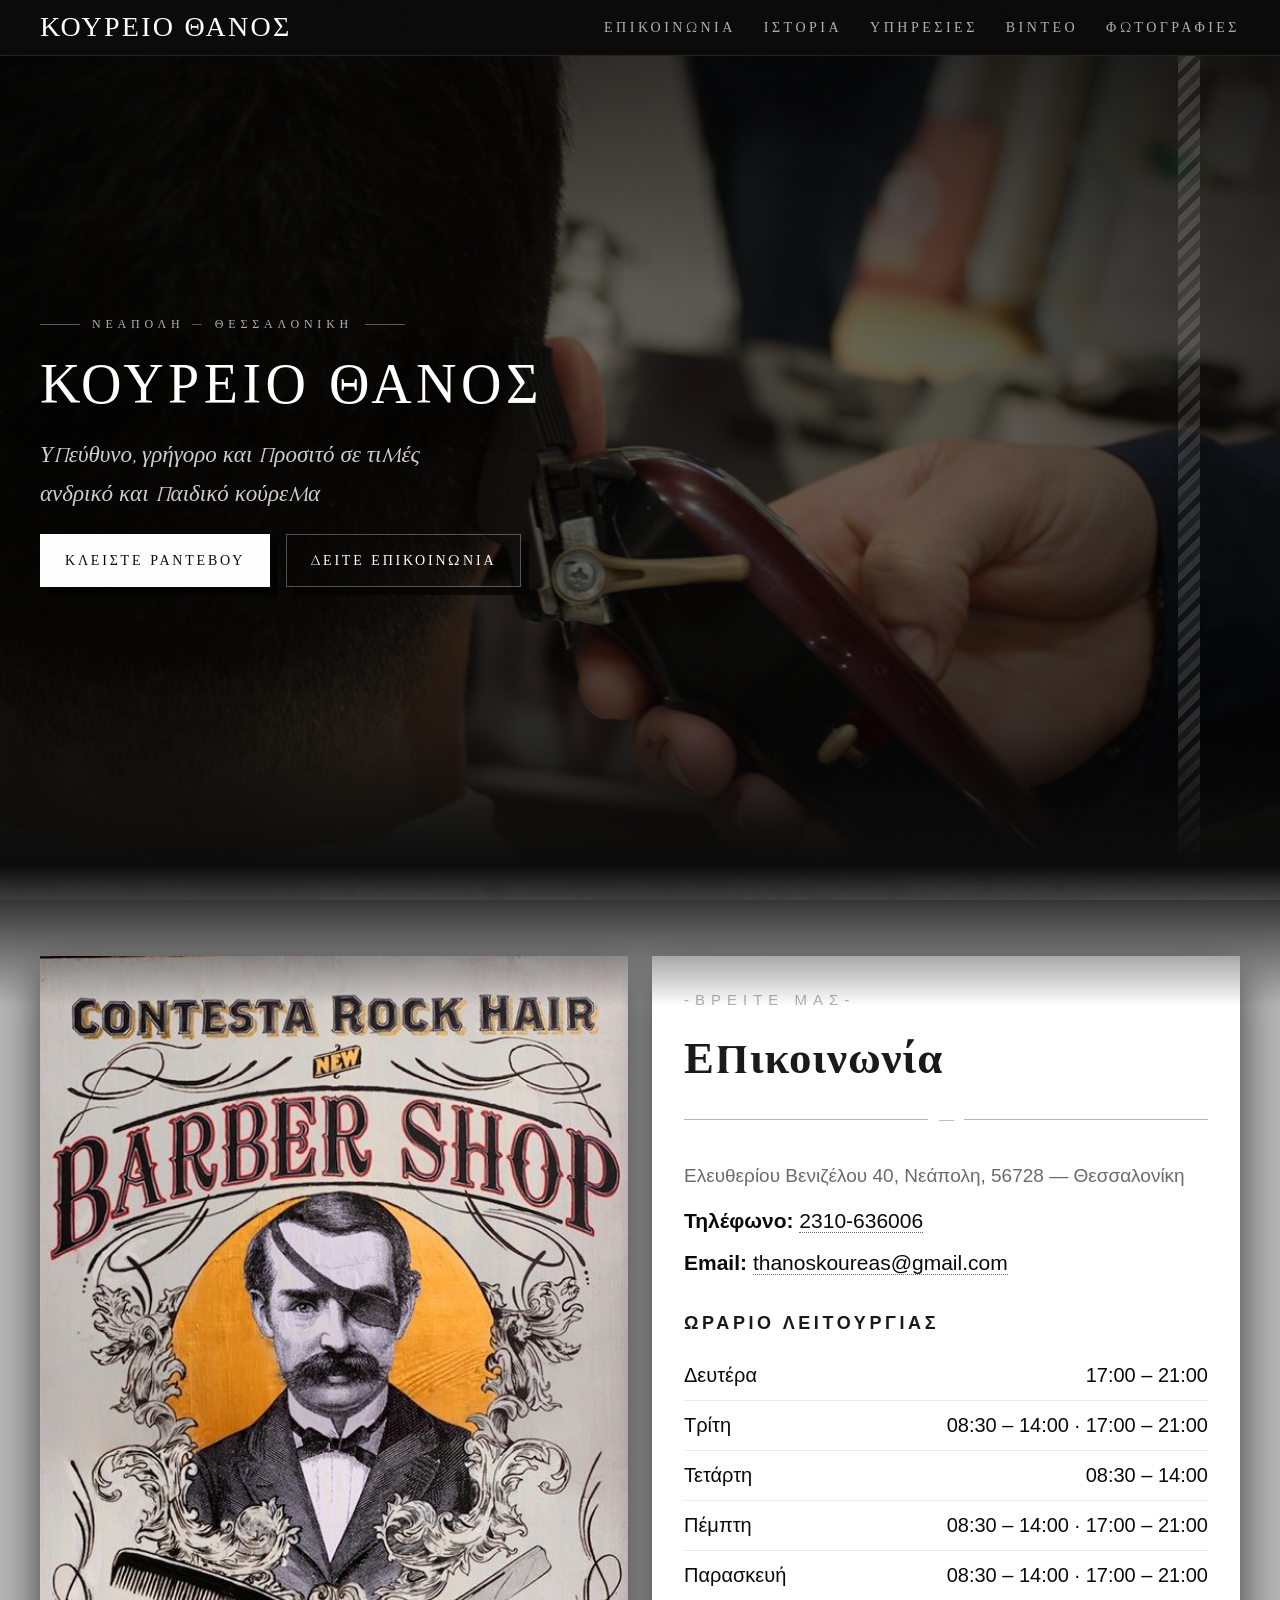
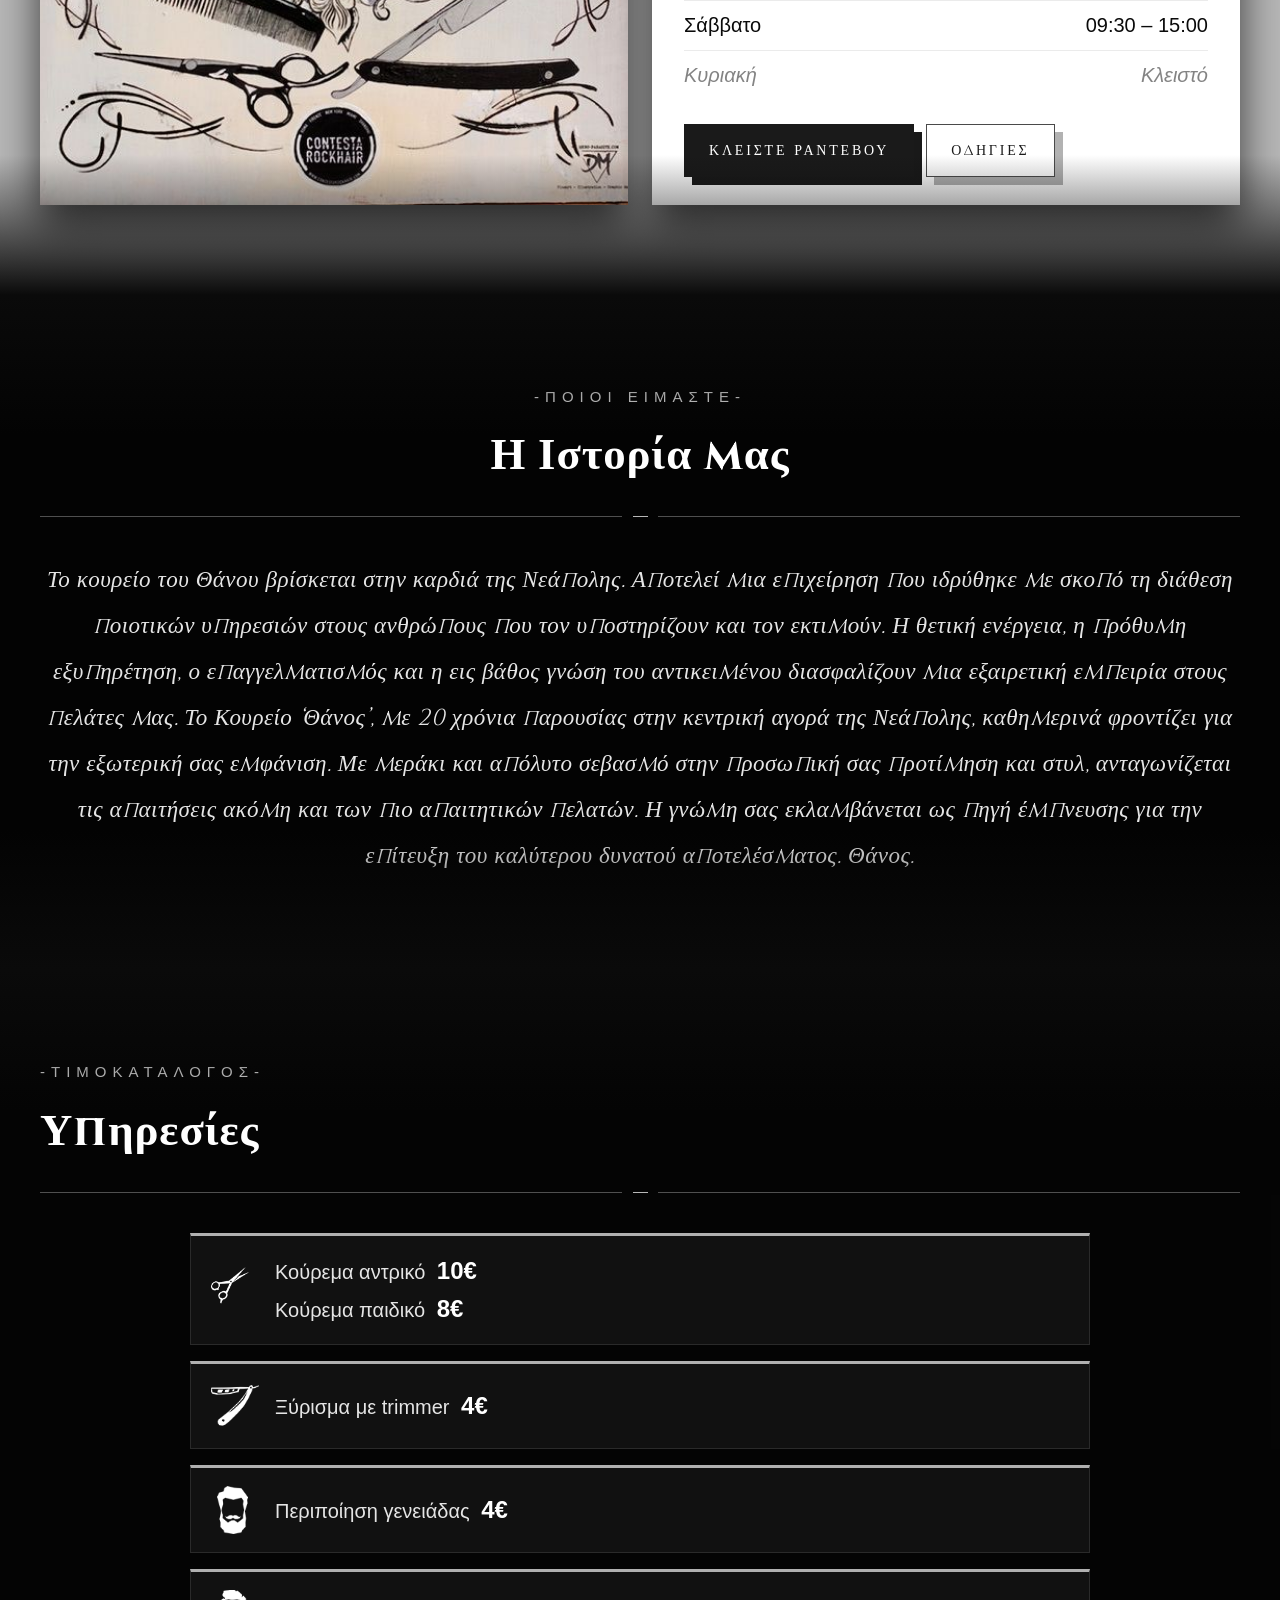
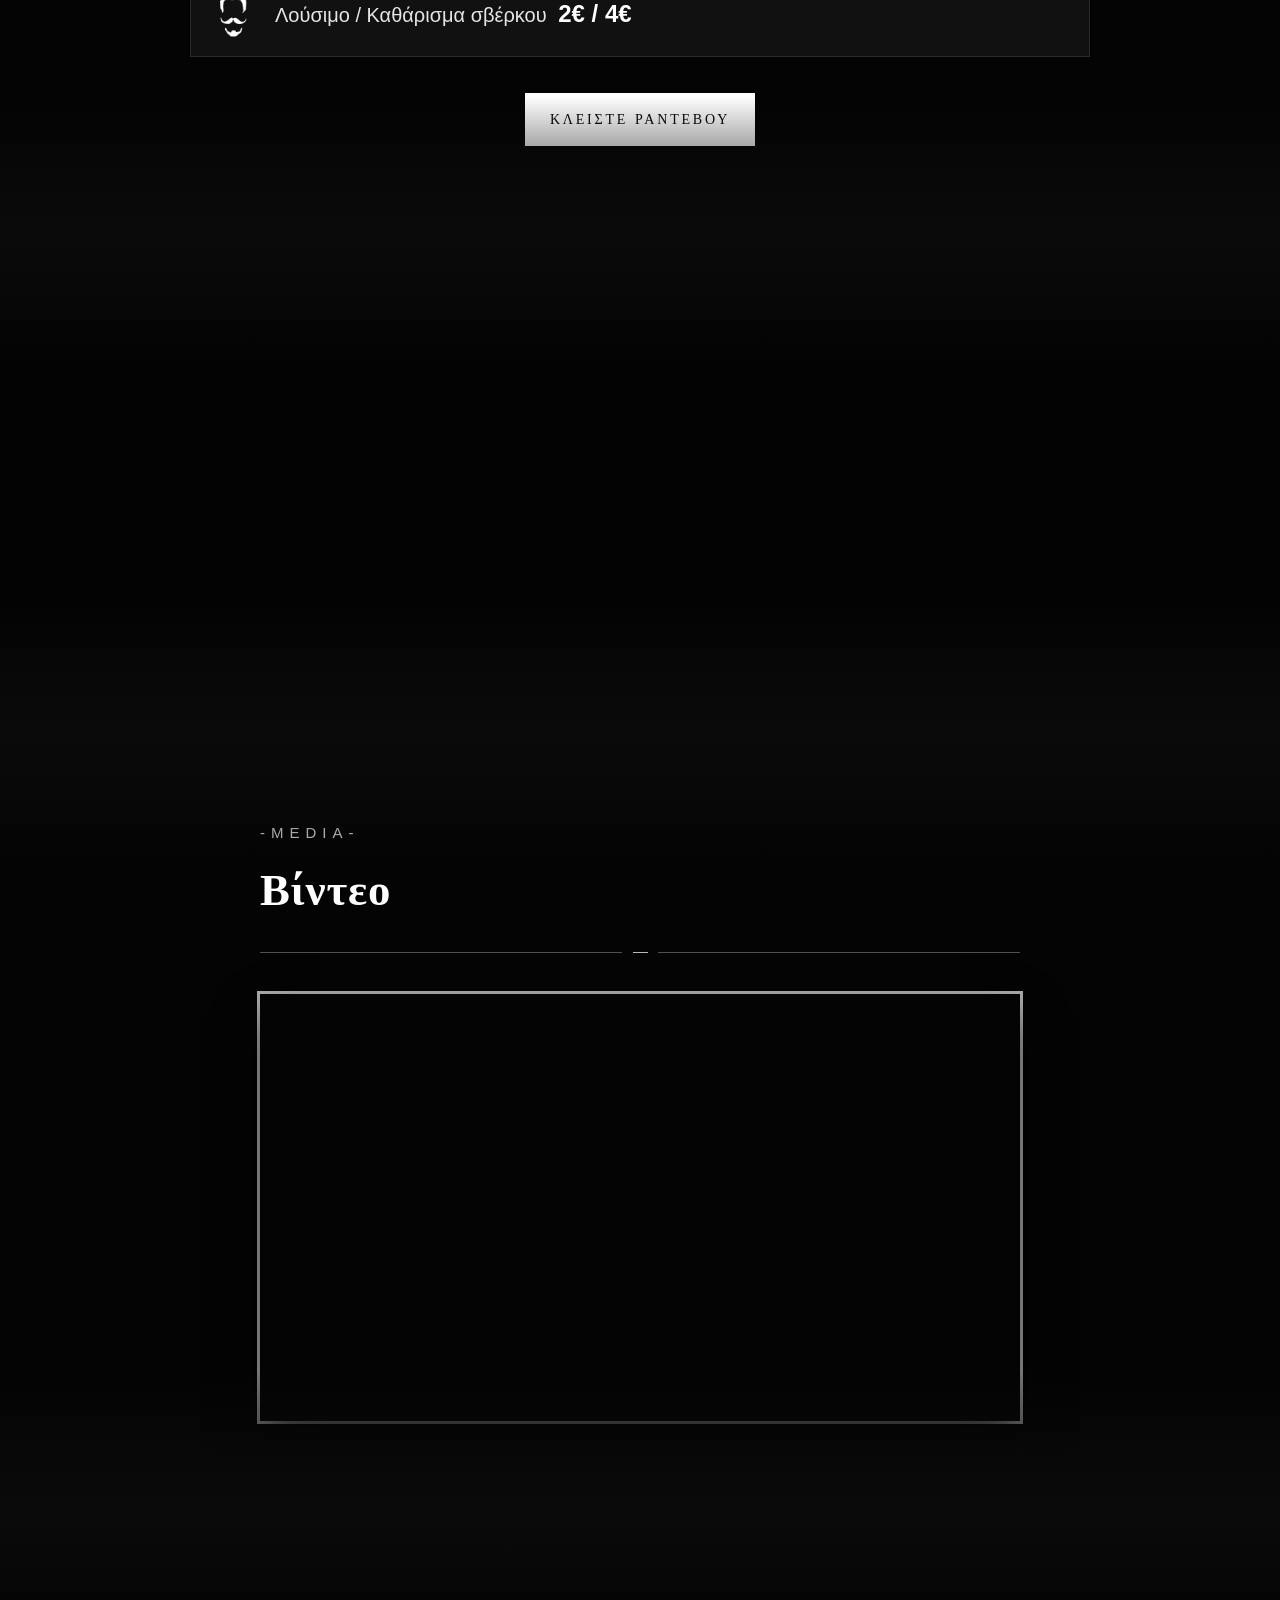
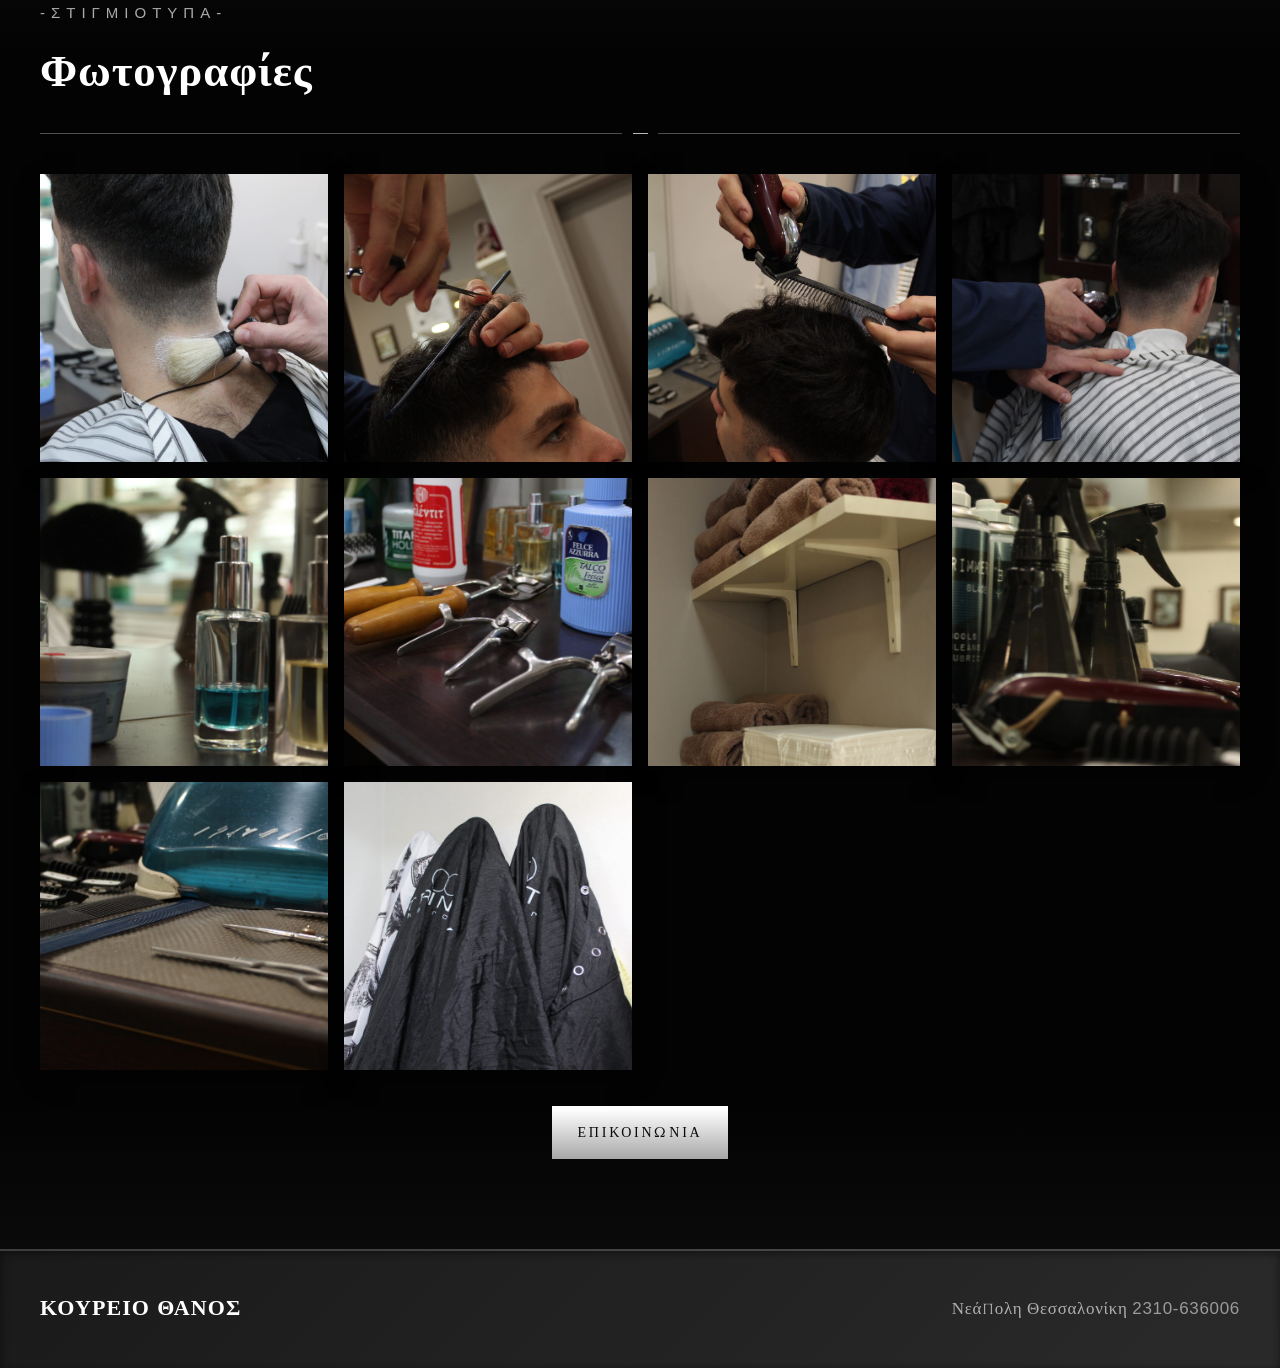
==== commit 971ec27a: "Add files via upload" ====
--- a/Thanos/index.html
+++ b/Thanos/index.html
@@ -1,284 +1,237 @@
 <!doctype html>
 <html lang="el">
 <head>
-    <meta charset="utf-8" />
-    <meta name="viewport" content="width=device-width, initial-scale=1" />
-    <title>Κουρείο Θάνος — Νεάπολη Θεσσαλονίκη</title>
-    <meta name="description" content="Κουρείο Θάνος στη Νεάπολη Θεσσαλονίκης. Κλείστε ραντεβού online, δείτε υπηρεσίες, ωράριο και στοιχεία επικοινωνίας." />
-    <meta property="og:title" content="Κουρείο Θάνος" />
-    <meta property="og:description" content="Ανδρικό & παιδικό κούρεμα, περιποίηση γενειάδας, ξύρισμα. Κλείστε ραντεβού online." />
-    <meta property="og:type" content="website" />
-    <link rel="preconnect" href="https://fonts.googleapis.com" />
-    <link rel="preconnect" href="https://fonts.gstatic.com" crossorigin />
-    <link href="https://fonts.googleapis.com/css2?family=Oswald:wght@500;700&family=Cinzel:wght@400;600;700&family=Cormorant+Garamond:ital,wght@0,300;0,400;0,500;0,600;1,300;1,400&display=swap" rel="stylesheet" />
-    <link rel="stylesheet" href="styles.css" />
+  <meta charset="utf-8" />
+  <meta name="viewport" content="width=device-width, initial-scale=1" />
+  <title>Κουρείο Θάνος — Νεάπολη Θεσσαλονίκη</title>
+  <meta name="description" content="Κουρείο Θάνος στη Νεάπολη Θεσσαλονίκης. Κλείστε ραντεβού online, δείτε υπηρεσίες, ωράριο και στοιχεία επικοινωνίας." />
+  <meta property="og:title" content="Κουρείο Θάνος" />
+  <meta property="og:description" content="Ανδρικό & παιδικό κούρεμα, περιποίηση γενειάδας, ξύρισμα. Κλείστε ραντεβού online." />
+  <meta property="og:type" content="website" />
+  <link rel="preconnect" href="https://fonts.googleapis.com" />
+  <link rel="preconnect" href="https://fonts.gstatic.com" crossorigin />
+  <!-- More masculine display font for brand: Oswald + Cinzel + Cormorant Garamond -->
+  <link href="https://fonts.googleapis.com/css2?family=Oswald:wght@500;700&family=Cinzel:wght@400;600;700&family=Cormorant+Garamond:ital,wght@0,300;0,400;0,500;0,600;1,300;1,400&display=swap" rel="stylesheet" />
+  <link rel="stylesheet" href="styles.css" />
 </head>
 <body>
-    <div class="grain-overlay" aria-hidden="true"></div>
-
-    <!-- TOPBAR (refined, monochrome) -->
-    <header class="topbar">
-        <div class="container topbar-inner">
-            <a class="brand" href="#top">
-                <span class="brand-text">Κουρείο Θάνος</span>
-            </a>
-            <input type="checkbox" id="menu-toggle" class="menu-toggle" />
-            <label for="menu-toggle" class="hamburger" aria-label="Toggle menu">
-                <span></span>
-                <span></span>
-                <span></span>
-            </label>
-            <nav class="nav">
-                <a href="#contact">Επικοινωνία</a>
-                <a href="#story">Ιστορία</a>
-                <a href="#services">Υπηρεσίες</a>
-                <a href="#media">Βίντεο</a>
-                <a href="#gallery">Φωτογραφίες</a>
-            </nav>
-        </div>
-    </header>
-
-    <!-- HERO (strong black & white) -->
-    <section id="top" class="hero" style="--bg:url('assets/img/IMG_0144-2-scaled.jpg');">
-        <div class="hero-overlay"></div>
-        <div class="hero-vignette"></div>
-        <div class="hero-pole" aria-hidden="true"></div>
-        <div class="container hero-content">
-            <div class="hero-eyebrow">
-                <span class="rule-line"></span>
-                <span>Νεάπολη — Θεσσαλονίκη</span>
-                <span class="rule-line"></span>
-            </div>
-            <h1 class="hero-title">Κουρείο Θάνος</h1>
-            <p class="hero-sub">
-                Υπεύθυνο, γρήγορο και προσιτό σε τιμές<br />
-                ανδρικό και παιδικό κούρεμα
-            </p>
-            <div class="ornament-char" aria-hidden="true"></div>
-            <div class="hero-actions">
-                <a class="btn primary" href="https://supersaas.com/schedule/Koureio_Thanos/Koureio_Thanos/%CE%9A%CE%BF%CF%8D%CF%81%CE%B5%CE%BC%CE%B1?view=week" target="_blank" rel="noopener">Κλείστε ραντεβού</a>
-                <a class="btn ghost" href="#contact">Δείτε επικοινωνία</a>
-            </div>
-        </div>
-        <div class="fade-bottom"></div>
-    </section>
-
-    <!-- CONTACT (black/white card) -->
-    <section id="contact" class="section cover" style="--bg:url('assets/img/img2.jpg');">
-        <div class="cover-overlay light-tint"></div>
-        <div class="fade-top"></div>
-        <div class="container grid-2">
-            <div class="card media-card">
-                <a href="assets/img/12-1.jpg" class="lightbox-trigger" aria-label="Προβολή φωτογραφίας">
-                    <img src="assets/img/12-1.jpg" alt="Κουρείο Θάνος" loading="lazy" />
-                </a>
-            </div>
-            <div class="card contact-card">
-                <div class="sec-badge">-Βρείτε μας-</div>
-                <h2 class="sec-heading">Επικοινωνία</h2>
-                <div class="orn-rule"><span></span><span class="orn-dia">⸻</span><span></span></div>
-                <p class="addr-text">Ελευθερίου Βενιζέλου 40, Νεάπολη, 56728 — Θεσσαλονίκη</p>
-                <p class="cinfo"><strong>Τηλέφωνο:</strong> <a href="tel:2310636006">2310-636006</a></p>
-                <p class="cinfo"><strong>Email:</strong> <a href="mailto:thanoskoureas@gmail.com">thanoskoureas@gmail.com</a></p>
-                <h3 class="hours-heading">Ωράριο Λειτουργίας</h3>
-                <ul class="hours">
-                    <li><span>Δευτέρα</span><span>17:00 – 21:00</span></li>
-                    <li><span>Τρίτη</span><span>08:30 – 14:00 · 17:00 – 21:00</span></li>
-                    <li><span>Τετάρτη</span><span>08:30 – 14:00</span></li>
-                    <li><span>Πέμπτη</span><span>08:30 – 14:00 · 17:00 – 21:00</span></li>
-                    <li><span>Παρασκευή</span><span>08:30 – 14:00 · 17:00 – 21:00</span></li>
-                    <li><span>Σάββατο</span><span>09:30 – 15:00</span></li>
-                    <li class="closed"><span>Κυριακή</span><span>Κλειστό</span></li>
-                </ul>
-                <div class="contact-actions">
-                    <a class="btn primary dark" href="https://supersaas.com/schedule/Koureio_Thanos/Koureio_Thanos/%CE%9A%CE%BF%CF%8D%CF%81%CE%B5%CE%BC%CE%B1?view=week" target="_blank" rel="noopener">Κλείστε ραντεβού</a>
-                    <a class="btn outline-dark" href="https://www.google.com/maps/place/KOYREIO+THANOS/@40.6500197,22.9371559,19z/data=!4m6!3m5!1s0x14a839bbdaff90d7:0x9990ee9ba8b03ca3!8m2!3d40.6501123!4d22.9377245!16s%2Fg%2F11dymr13nl?entry=ttu" target="_blank" rel="noopener">Οδηγίες</a>
-                </div>
-            </div>
-        </div>
-        <div class="fade-bottom"></div>
-    </section>
-
-    <!-- STORY (monochrome, powerful) – WIDER now (narrow class removed) -->
-    <section id="story" class="section cover" style="--bg:url('assets/img/IMG_0214-1-scaled.jpg');">
-        <div class="cover-overlay dark"></div>
-        <div class="fade-top"></div>
-        <div class="container center-text">
-            <div class="sec-badge light">-Ποιοί είμαστε-</div>
-            <h2 class="sec-heading light">Η Ιστορία μας</h2>
-            <div class="orn-rule light"><span></span><span class="orn-dia">⸻</span><span></span></div>
-            <p class="lead-text">
-                Το κουρείο του Θάνου βρίσκεται στην καρδιά της Νεάπολης. Αποτελεί μια επιχείρηση που ιδρύθηκε με σκοπό τη διάθεση ποιοτικών υπηρεσιών στους ανθρώπους που τον υποστηρίζουν και τον εκτιμούν. Η θετική ενέργεια, η πρόθυμη εξυπηρέτηση, ο επαγγελματισμός και η εις βάθος γνώση του αντικειμένου διασφαλίζουν μια εξαιρετική εμπειρία στους πελάτες μας. Το Κουρείο 'Θάνος', με 20 χρόνια παρουσίας στην κεντρική αγορά της Νεάπολης, καθημερινά φροντίζει για την εξωτερική σας εμφάνιση. Με μεράκι και απόλυτο σεβασμό στην προσωπική σας προτίμηση και στυλ, ανταγωνίζεται τις απαιτήσεις ακόμη και των πιο απαιτητικών πελατών. Η γνώμη σας εκλαμβάνεται ως πηγή έμπνευσης για την επίτευξη του καλύτερου δυνατού αποτελέσματος. Θάνος.
-            </p>
-        </div>
-        <div class="fade-bottom"></div>
-    </section>
-
-    <!-- SERVICES -->
-    <section id="services" class="section cover" style="--bg:url('assets/img/IMG_0136-1-scaled.jpg');">
-        <div class="cover-overlay dark-soft"></div>
-        <div class="fade-top"></div>
-        <div class="container">
-            <div class="sec-badge light">-Τιμοκατάλογος-</div>
-            <h2 class="sec-heading light">Υπηρεσίες</h2>
-            <div class="orn-rule light"><span></span><span class="orn-dia">⸻</span><span></span></div>
-            <div class="services">
-                <div class="service">
-                    <img src="assets/img/icon-01-free-img.png" alt="" loading="lazy" />
-                    <div>
-                        <p>Κούρεμα αντρικό <strong>10€</strong></p>
-                        <p>Κούρεμα παιδικό <strong>8€</strong></p>
-                    </div>
-                </div>
-                <div class="service">
-                    <img src="assets/img/icon-02-free-img-1.png" alt="" loading="lazy" />
-                    <div>
-                        <p>Ξύρισμα με trimmer <strong>4€</strong></p>
-                    </div>
-                </div>
-                <div class="service">
-                    <img src="assets/img/icon-03-free-img-1.png" alt="" loading="lazy" />
-                    <div>
-                        <p>Περιποίηση γενειάδας <strong>4€</strong></p>
-                    </div>
-                </div>
-                <div class="service">
-                    <img src="assets/img/icon-04-free-img.png" alt="" loading="lazy" />
-                    <div>
-                        <p>Λούσιμο / Καθάρισμα σβέρκου <strong>2€ / 4€</strong></p>
-                    </div>
-                </div>
-            </div>
-            <div class="center-btn">
-                <a class="btn primary" href="https://supersaas.com/schedule/Koureio_Thanos/Koureio_Thanos/%CE%9A%CE%BF%CF%8D%CF%81%CE%B5%CE%BC%CE%B1?view=week" target="_blank" rel="noopener">Κλείστε ραντεβού</a>
-            </div>
-        </div>
-        <div class="fade-bottom"></div>
-    </section>
-
-    <!-- FEATURE PHOTO (fixed background for transition) -->
-    <section class="feature-photo" style="--bg:url('assets/img/IMG_20180508_204134-scaled.jpg');">
-        <div class="cover-overlay dark"></div>
-        <div class="fade-top"></div>
-        <div class="fade-bottom"></div>
-    </section>
-
-    <!-- VIDEO -->
-    <section id="media" class="section cover" style="--bg:url('assets/img/IMG_0148-1-scaled.jpg');">
-        <div class="cover-overlay dark-soft"></div>
-        <div class="fade-top"></div>
-        <div class="container narrow">
-            <div class="sec-badge light">-Media-</div>
-            <h2 class="sec-heading light">Βίντεο</h2>
-            <div class="orn-rule light"><span></span><span class="orn-dia">⸻</span><span></span></div>
-            <div class="video-wrap">
-                <iframe src="https://www.youtube.com/embed/GBwCfBw--6I" title="Κουρείο Θάνος" frameborder="0" allow="accelerometer; autoplay; clipboard-write; encrypted-media; gyroscope; picture-in-picture; web-share" allowfullscreen loading="lazy"></iframe>
-            </div>
-        </div>
-        <div class="fade-bottom"></div>
-    </section>
-
-    <!-- GALLERY (new dynamic collage) -->
-    <section id="gallery" class="section cover" style="--bg:url('assets/img/IMG_0137-scaled.jpg');">
-        <div class="cover-overlay dark"></div>
-        <div class="fade-top"></div>
-        <div class="container">
-            <div class="sec-badge light">-Στιγμιότυπα-</div>
-            <h2 class="sec-heading light">Φωτογραφίες</h2>
-            <div class="orn-rule light"><span></span><span class="orn-dia">⸻</span><span></span></div>
-
-            <!-- improved collage grid with varying spans (full colour, no desaturation) -->
-            <div class="collage-grid">
-                <div class="photo-wrap grid-item--wide"><a href="assets/img/IMG_0187-3-scaled.jpg" class="lightbox-trigger" aria-label="Προβολή φωτογραφίας"><img src="assets/img/IMG_0187-3-scaled.jpg" alt="" loading="lazy" /></a></div>
-                <div class="photo-wrap grid-item--tall"><a href="assets/img/IMG_0147-2-scaled.jpg" class="lightbox-trigger" aria-label="Προβολή φωτογραφίας"><img src="assets/img/IMG_0147-2-scaled.jpg" alt="" loading="lazy" /></a></div>
-                <div class="photo-wrap grid-item--large"><a href="assets/img/IMG_0149-2-scaled.jpg" class="lightbox-trigger" aria-label="Προβολή φωτογραφίας"><img src="assets/img/IMG_0149-2-scaled.jpg" alt="" loading="lazy" /></a></div>
-                <div class="photo-wrap"><a href="assets/img/IMG_0181-3-scaled.jpg" class="lightbox-trigger" aria-label="Προβολή φωτογραφίας"><img src="assets/img/IMG_0181-3-scaled.jpg" alt="" loading="lazy" /></a></div>
-                <div class="photo-wrap grid-item--wide"><a href="assets/img/IMG_0141-1-1024x683.jpg" class="lightbox-trigger" aria-label="Προβολή φωτογραφίας"><img src="assets/img/IMG_0141-1-1024x683.jpg" alt="" loading="lazy" /></a></div>
-                <div class="photo-wrap grid-item--tall"><a href="assets/img/IMG_0170-1024x683.jpg" class="lightbox-trigger" aria-label="Προβολή φωτογραφίας"><img src="assets/img/IMG_0170-1024x683.jpg" alt="" loading="lazy" /></a></div>
-                <div class="photo-wrap"><a href="assets/img/IMG_0198-1-683x1024.jpg" class="lightbox-trigger" aria-label="Προβολή φωτογραφίας"><img src="assets/img/IMG_0198-1-683x1024.jpg" alt="" loading="lazy" /></a></div>
-                <div class="photo-wrap grid-item--wide"><a href="assets/img/IMG_0211-2-1024x683.jpg" class="lightbox-trigger" aria-label="Προβολή φωτογραφίας"><img src="assets/img/IMG_0211-2-1024x683.jpg" alt="" loading="lazy" /></a></div>
-                <div class="photo-wrap"><a href="assets/img/IMG_0155-2-1024x683.jpg" class="lightbox-trigger" aria-label="Προβολή φωτογραφίας"><img src="assets/img/IMG_0155-2-1024x683.jpg" alt="" loading="lazy" /></a></div>
-                <div class="photo-wrap grid-item--tall"><a href="assets/img/IMG_0174-1024x683.jpg" class="lightbox-trigger" aria-label="Προβολή φωτογραφίας"><img src="assets/img/IMG_0174-1024x683.jpg" alt="" loading="lazy" /></a></div>
-            </div>
-
-            <div class="center-btn">
-                <a class="btn primary" href="#contact">Επικοινωνία</a>
-            </div>
-        </div>
-        <div class="fade-bottom"></div>
-    </section>
-
-    <!-- FOOTER -->
-    <footer class="footer">
-        <div class="container footer-inner">
-            <div class="footer-brand">Κουρείο Θάνος</div>
-            <div class="footer-info">
-                Νεάπολη Θεσσαλονίκη <a href="tel:2310636006"> 2310-636006</a>
-                <span id="y"></span>
-            </div>
-        </div>
-    </footer>
-
-    <!-- LIGHTBOX MODAL -->
-    <div id="lightbox" class="lightbox" aria-hidden="true">
-        <span class="lightbox-close" role="button" aria-label="Κλείσιμο">&times;</span>
-        <img id="lightbox-img" src="" alt="" />
-    </div>
-
-    <script>
-        document.addEventListener('DOMContentLoaded', function() {
-            // ── Set current year in footer ──
-            const yearSpan = document.getElementById('y');
-            if (yearSpan) {
-                yearSpan.textContent = new Date().getFullYear();
-            }
-
-            // ── Lightbox functionality ──
-            const lightbox = document.getElementById('lightbox');
-            const lightboxImg = document.getElementById('lightbox-img');
-            const closeBtn = lightbox.querySelector('.lightbox-close');
-
-            // Open lightbox on click of any .lightbox-trigger
-            document.querySelectorAll('.lightbox-trigger').forEach(function(link) {
-                link.addEventListener('click', function(e) {
-                    e.preventDefault();
-                    lightboxImg.src = this.href;
-                    lightboxImg.alt = this.querySelector('img') ? this.querySelector('img').alt : '';
-                    lightbox.classList.add('active');
-                    lightbox.setAttribute('aria-hidden', 'false');
-                    document.body.style.overflow = 'hidden';
-                });
-            });
-
-            // Close lightbox
-            function closeLightbox() {
-                lightbox.classList.remove('active');
-                lightbox.setAttribute('aria-hidden', 'true');
-                document.body.style.overflow = '';
-                // Clear src after transition to free memory
-                setTimeout(function() {
-                    if (!lightbox.classList.contains('active')) {
-                        lightboxImg.src = '';
-                    }
-                }, 350);
-            }
-
-            closeBtn.addEventListener('click', closeLightbox);
-
-            // Click on backdrop closes lightbox
-            lightbox.addEventListener('click', function(e) {
-                if (e.target === lightbox) {
-                    closeLightbox();
-                }
-            });
-
-            // Escape key closes lightbox
-            document.addEventListener('keydown', function(e) {
-                if (e.key === 'Escape' && lightbox.classList.contains('active')) {
-                    closeLightbox();
-                }
-            });
-        });
-    </script>
+  <div class="grain-overlay" aria-hidden="true"></div>
+
+  <!-- TOPBAR (refined, monochrome) -->
+  <header class="topbar">
+    <div class="container topbar-inner">
+      <a class="brand" href="#top">
+        <span class="brand-text">Κουρείο Θάνος</span>
+      </a>
+      <input type="checkbox" id="menu-toggle" class="menu-toggle" />
+      <label for="menu-toggle" class="hamburger" aria-label="Toggle menu">
+        <span></span>
+        <span></span>
+        <span></span>
+      </label>
+      <nav class="nav">
+        <a href="#contact">Επικοινωνία</a>
+        <a href="#story">Ιστορία</a>
+        <a href="#services">Υπηρεσίες</a>
+        <a href="#media">Βίντεο</a>
+        <a href="#gallery">Φωτογραφίες</a>
+      </nav>
+    </div>
+  </header>
+
+  <!-- HERO (strong black & white) -->
+  <section id="top" class="hero" style="--bg:url('assets/img/IMG_0144-2-scaled.jpg');">
+    <div class="hero-overlay"></div>
+    <div class="hero-vignette"></div>
+    <div class="hero-pole" aria-hidden="true"></div>
+    <div class="container hero-content">
+      <div class="hero-eyebrow">
+        <span class="rule-line"></span>
+        <span>Νεάπολη — Θεσσαλονίκη</span>
+        <span class="rule-line"></span>
+      </div>
+      <h1 class="hero-title">Κουρείο Θάνος</h1>
+      <p class="hero-sub">
+        Υπεύθυνο, γρήγορο και προσιτό σε τιμές<br />
+        ανδρικό και παιδικό κούρεμα
+      </p>
+      <div class="ornament-char" aria-hidden="true"></div>
+      <div class="hero-actions">
+        <a class="btn primary"
+           href="https://supersaas.com/schedule/Koureio_Thanos/Koureio_Thanos/%CE%9A%CE%BF%CF%8D%CF%81%CE%B5%CE%BC%CE%B1?view=week"
+           target="_blank" rel="noopener">Κλείστε ραντεβού</a>
+        <a class="btn ghost" href="#contact">Δείτε επικοινωνία</a>
+      </div>
+    </div>
+    <div class="fade-bottom"></div>
+  </section>
+
+  <!-- CONTACT (black/white card) -->
+  <section id="contact" class="section cover" style="--bg:url('assets/img/img2.jpg');">
+    <div class="cover-overlay light-tint"></div>
+    <div class="fade-top"></div>
+    <div class="container grid-2">
+      <div class="card media-card">
+        <img src="assets/img/12-1.jpg" alt="Κουρείο Θάνος" loading="lazy" />
+      </div>
+      <div class="card contact-card">
+        <div class="sec-badge">-Βρείτε μας-</div>
+        <h2 class="sec-heading">Επικοινωνία</h2>
+        <div class="orn-rule"><span></span><span class="orn-dia">⸻</span><span></span></div>
+        <p class="addr-text">Ελευθερίου Βενιζέλου 40, Νεάπολη, 56728 — Θεσσαλονίκη</p>
+        <p class="cinfo"><strong>Τηλέφωνο:</strong> <a href="tel:2310636006">2310-636006</a></p>
+        <p class="cinfo"><strong>Email:</strong> <a href="mailto:thanoskoureas@gmail.com">thanoskoureas@gmail.com</a></p>
+        <h3 class="hours-heading">Ωράριο Λειτουργίας</h3>
+        <ul class="hours">
+          <li><span>Δευτέρα</span><span>17:00 – 21:00</span></li>
+          <li><span>Τρίτη</span><span>08:30 – 14:00 · 17:00 – 21:00</span></li>
+          <li><span>Τετάρτη</span><span>08:30 – 14:00</span></li>
+          <li><span>Πέμπτη</span><span>08:30 – 14:00 · 17:00 – 21:00</span></li>
+          <li><span>Παρασκευή</span><span>08:30 – 14:00 · 17:00 – 21:00</span></li>
+          <li><span>Σάββατο</span><span>09:30 – 15:00</span></li>
+          <li class="closed"><span>Κυριακή</span><span>Κλειστό</span></li>
+        </ul>
+        <div class="contact-actions">
+          <a class="btn primary dark"
+             href="https://supersaas.com/schedule/Koureio_Thanos/Koureio_Thanos/%CE%9A%CE%BF%CF%8D%CF%81%CE%B5%CE%BC%CE%B1?view=week"
+             target="_blank" rel="noopener">Κλείστε ραντεβού</a>
+          <a class="btn outline-dark"
+             href="https://www.google.com/maps/place/KOYREIO+THANOS/@40.6500197,22.9371559,19z/data=!4m6!3m5!1s0x14a839bbdaff90d7:0x9990ee9ba8b03ca3!8m2!3d40.6501123!4d22.9377245!16s%2Fg%2F11dymr13nl?entry=ttu"
+             target="_blank" rel="noopener">Οδηγίες</a>
+        </div>
+      </div>
+    </div>
+    <div class="fade-bottom"></div>
+  </section>
+
+  <!-- STORY (monochrome, powerful) – WIDER now (narrow class removed) -->
+  <section id="story" class="section cover" style="--bg:url('assets/img/IMG_0214-1-scaled.jpg');">
+    <div class="cover-overlay dark"></div>
+    <div class="fade-top"></div>
+    <div class="container center-text">   <!-- removed "narrow" class -->
+      <div class="sec-badge light">-Ποιοί είμαστε-</div>
+      <h2 class="sec-heading light">Η Ιστορία μας</h2>
+      <div class="orn-rule light"><span></span><span class="orn-dia">⸻</span><span></span></div>
+      <p class="lead-text">
+        Το κουρείο του Θάνου βρίσκεται στην καρδιά της Νεάπολης. Αποτελεί μια επιχείρηση που ιδρύθηκε με σκοπό τη διάθεση ποιοτικών υπηρεσιών στους ανθρώπους που τον υποστηρίζουν και τον εκτιμούν. Η θετική ενέργεια, η πρόθυμη εξυπηρέτηση, ο επαγγελματισμός και η εις βάθος γνώση του αντικειμένου διασφαλίζουν μια εξαιρετική εμπειρία στους πελάτες μας. Το Κουρείο ‘Θάνος’, με 20 χρόνια παρουσίας στην κεντρική αγορά της Νεάπολης, καθημερινά φροντίζει για την εξωτερική σας εμφάνιση. Με μεράκι και απόλυτο σεβασμό στην προσωπική σας προτίμηση και στυλ, ανταγωνίζεται τις απαιτήσεις ακόμη και των πιο απαιτητικών πελατών. Η γνώμη σας εκλαμβάνεται ως πηγή έμπνευσης για την επίτευξη του καλύτερου δυνατού αποτελέσματος. Θάνος.
+      </p>
+    </div>
+    <div class="fade-bottom"></div>
+  </section>
+
+  <!-- SERVICES -->
+  <section id="services" class="section cover" style="--bg:url('assets/img/IMG_0136-1-scaled.jpg');">
+    <div class="cover-overlay dark-soft"></div>
+    <div class="fade-top"></div>
+    <div class="container">
+      <div class="sec-badge light">-Τιμοκατάλογος-</div>
+      <h2 class="sec-heading light">Υπηρεσίες</h2>
+      <div class="orn-rule light"><span></span><span class="orn-dia">⸻</span><span></span></div>
+      <div class="services">
+        <div class="service">
+          <img src="assets/img/icon-01-free-img.png" alt="" loading="lazy" />
+          <div>
+            <p>Κούρεμα αντρικό <strong>10€</strong></p>
+            <p>Κούρεμα παιδικό <strong>8€</strong></p>
+          </div>
+        </div>
+
+        <div class="service">
+          <img src="assets/img/icon-02-free-img-1.png" alt="" loading="lazy" />
+          <div>
+            <p>Ξύρισμα με trimmer <strong>4€</strong></p>
+          </div>
+        </div>
+
+        <div class="service">
+          <img src="assets/img/icon-03-free-img-1.png" alt="" loading="lazy" />
+          <div>
+            <p>Περιποίηση γενειάδας <strong>4€</strong></p>
+          </div>
+        </div>
+
+        <div class="service">
+          <img src="assets/img/icon-04-free-img.png" alt="" loading="lazy" />
+          <div>
+            <p>Λούσιμο / Καθάρισμα σβέρκου <strong>2€ / 4€</strong></p>
+          </div>
+        </div>
+      </div>
+      <div class="center-btn">
+        <a class="btn primary"
+           href="https://supersaas.com/schedule/Koureio_Thanos/Koureio_Thanos/%CE%9A%CE%BF%CF%8D%CF%81%CE%B5%CE%BC%CE%B1?view=week"
+           target="_blank" rel="noopener">Κλείστε ραντεβού</a>
+      </div>
+    </div>
+    <div class="fade-bottom"></div>
+  </section>
+
+  <!-- FEATURE PHOTO (fixed background for transition) -->
+  <section class="feature-photo" style="--bg:url('assets/img/IMG_20180508_204134-scaled.jpg');">
+    <div class="cover-overlay dark"></div>
+    <div class="fade-top"></div>
+    <div class="fade-bottom"></div>
+  </section>
+
+  <!-- VIDEO -->
+  <section id="media" class="section cover" style="--bg:url('assets/img/IMG_0148-1-scaled.jpg');">
+    <div class="cover-overlay dark-soft"></div>
+    <div class="fade-top"></div>
+    <div class="container narrow">
+      <div class="sec-badge light">-Media-</div>
+      <h2 class="sec-heading light">Βίντεο</h2>
+      <div class="orn-rule light"><span></span><span class="orn-dia">⸻</span><span></span></div>
+      <div class="video-wrap">
+        <iframe
+          src="https://www.youtube.com/embed/GBwCfBw--6I"
+          title="Κουρείο Θάνος"
+          frameborder="0"
+          allow="accelerometer; autoplay; clipboard-write; encrypted-media; gyroscope; picture-in-picture; web-share"
+          allowfullscreen loading="lazy"></iframe>
+      </div>
+    </div>
+    <div class="fade-bottom"></div>
+  </section>
+
+  <!-- GALLERY (new dynamic collage) -->
+  <section id="gallery" class="section cover" style="--bg:url('assets/img/IMG_0137-scaled.jpg');">
+    <div class="cover-overlay dark"></div>
+    <div class="fade-top"></div>
+    <div class="container">
+      <div class="sec-badge light">-Στιγμιότυπα-</div>
+      <h2 class="sec-heading light">Φωτογραφίες</h2>
+      <div class="orn-rule light"><span></span><span class="orn-dia">⸻</span><span></span></div>
+
+      <!-- improved collage grid with varying spans (full colour, no desaturation) -->
+      <div class="collage-grid">
+        <div class="photo-wrap grid-item--wide"><img src="assets/img/IMG_0187-3-scaled.jpg" alt="" loading="lazy" /></div>
+        <div class="photo-wrap grid-item--tall"><img src="assets/img/IMG_0147-2-scaled.jpg" alt="" loading="lazy" /></div>
+        <div class="photo-wrap grid-item--large"><img src="assets/img/IMG_0149-2-scaled.jpg" alt="" loading="lazy" /></div>
+        <div class="photo-wrap"><img src="assets/img/IMG_0181-3-scaled.jpg" alt="" loading="lazy" /></div>
+        <div class="photo-wrap grid-item--wide"><img src="assets/img/IMG_0141-1-1024x683.jpg" alt="" loading="lazy" /></div>
+        <div class="photo-wrap grid-item--tall"><img src="assets/img/IMG_0170-1024x683.jpg" alt="" loading="lazy" /></div>
+        <div class="photo-wrap"><img src="assets/img/IMG_0198-1-683x1024.jpg" alt="" loading="lazy" /></div>
+        <div class="photo-wrap grid-item--wide"><img src="assets/img/IMG_0211-2-1024x683.jpg" alt="" loading="lazy" /></div>
+        <div class="photo-wrap"><img src="assets/img/IMG_0155-2-1024x683.jpg" alt="" loading="lazy" /></div>
+        <div class="photo-wrap grid-item--tall"><img src="assets/img/IMG_0174-1024x683.jpg" alt="" loading="lazy" /></div>
+      </div>
+
+      <div class="center-btn">
+        <a class="btn primary" href="#contact">Επικοινωνία</a>
+      </div>
+    </div>
+    <div class="fade-bottom"></div>
+  </section>
+
+  <!-- FOOTER (decorative lines removed) -->
+  <footer class="footer">
+    <div class="container footer-inner">
+      <div class="footer-brand">Κουρείο Θάνος</div>
+      <div class="footer-info">
+        Νεάπολη Θεσσαλονίκη <a href="tel:2310636006"> 2310-636006</a>
+        <span id="y"></span>
+      </div>
+    </div>
+  </footer>
 </body>
 </html>
--- a/Thanos/styles.css
+++ b/Thanos/styles.css
@@ -4,1149 +4,1046 @@
 
 /* ─── Variables (black, white, grey only) ─── */
 :root {
-    --black:        #0a0a0a;
-    --charcoal:     #1a1a1a;
-    --dark:         #2a2a2a;
-    --mid:          #4a4a4a;
-    --grey:         #6a6a6a;
-    --silver:       #b0b0b0;
-    --light:        #e5e5e5;
-    --cream:        #f0f0f0;
-    --white:        #ffffff;
-
-    --shadow-btn:   8px 8px 0 rgba(0,0,0,0.9);
-    --shadow-card:  0 20px 40px rgba(0,0,0,0.7);
-    --radius:       2px;
-    --max:          1200px;
+  --black:        #0a0a0a;
+  --charcoal:     #1a1a1a;
+  --dark:         #2a2a2a;
+  --mid:          #4a4a4a;
+  --grey:         #6a6a6a;
+  --silver:       #b0b0b0;
+  --light:        #e5e5e5;
+  --cream:        #f0f0f0;
+  --white:        #ffffff;
+
+  --shadow-btn:   8px 8px 0 rgba(0,0,0,0.9);
+  --shadow-card:  0 20px 40px rgba(0,0,0,0.7);
+  --radius:       2px;
+  --max:          1200px;
 }
 
 /* ─── Reset & Base ─── */
-*,
-*::before,
-*::after {
-    box-sizing: border-box;
-}
-html {
-    scroll-behavior: smooth;
-}
+*, *::before, *::after { box-sizing: border-box; }
+html { scroll-behavior: smooth; }
 
 body {
-    margin: 0;
-    background: var(--black);
-    color: var(--white);
-    font-family: 'Cinzel', serif;
-    font-size: 20px;
-    line-height: 1.65;
-    -webkit-font-smoothing: antialiased;
-}
-
-a {
-    color: inherit;
-    text-decoration: none;
-}
-img {
-    display: block;
-    max-width: 100%;
-}
+  margin: 0;
+  background: var(--black);
+  color: var(--white);
+  font-family: 'Cinzel', serif;
+  font-size: 20px;
+  line-height: 1.65;
+  -webkit-font-smoothing: antialiased;
+}
+
+a { color: inherit; text-decoration: none; }
+img { display: block; max-width: 100%; }
 
 /* ─── Grain Texture Overlay ─── */
 .grain-overlay {
-    position: fixed;
-    inset: 0;
-    z-index: 9999;
-    pointer-events: none;
-    background-image: url("data:image/svg+xml,%3Csvg xmlns='http://www.w3.org/2000/svg' width='300' height='300'%3E%3Cfilter id='n'%3E%3CfeTurbulence type='fractalNoise' baseFrequency='0.75' numOctaves='4' stitchTiles='stitch'/%3E%3C/filter%3E%3Crect width='300' height='300' filter='url(%23n)' opacity='1'/%3E%3C/svg%3E");
-    opacity: 0.03;
+  position: fixed;
+  inset: 0;
+  z-index: 9999;
+  pointer-events: none;
+  background-image: url("data:image/svg+xml,%3Csvg xmlns='http://www.w3.org/2000/svg' width='300' height='300'%3E%3Cfilter id='n'%3E%3CfeTurbulence type='fractalNoise' baseFrequency='0.75' numOctaves='4' stitchTiles='stitch'/%3E%3C/filter%3E%3Crect width='300' height='300' filter='url(%23n)' opacity='1'/%3E%3C/svg%3E");
+  opacity: 0.03;
 }
 
 /* ─── Container ─── */
 .container {
-    width: min(var(--max), calc(100% - 48px));
-    margin: 0 auto;
-}
-.narrow {
-    max-width: 760px;
-}
-.center-text {
-    text-align: center;
-}
+  width: min(var(--max), calc(100% - 48px));
+  margin: 0 auto;
+}
+.narrow { max-width: 760px; }
+.center-text { text-align: center; }
 
 /* ─── Section Fade Transitions ─── */
 .fade-top,
 .fade-bottom {
-    position: absolute;
-    left: 0;
-    right: 0;
-    height: 140px;
-    pointer-events: none;
-    z-index: 3;
-}
-.fade-top {
-    top: 0;
-    background: linear-gradient(to bottom, var(--black) 0%, transparent 100%);
-}
-.fade-bottom {
-    bottom: 0;
-    background: linear-gradient(to top, var(--black) 0%, transparent 100%);
-}
+  position: absolute;
+  left: 0; right: 0;
+  height: 140px;
+  pointer-events: none;
+  z-index: 3;
+}
+.fade-top    { top: 0;    background: linear-gradient(to bottom, var(--black) 0%, transparent 100%); }
+.fade-bottom { bottom: 0; background: linear-gradient(to top,    var(--black) 0%, transparent 100%); }
 
 /* ─── Cover Overlays (monochrome) ─── */
 .cover-overlay {
-    position: absolute;
-    inset: 0;
-    z-index: 1;
-}
-.cover-overlay.dark {
-    background: rgba(0, 0, 0, 0.7);
-}
-.cover-overlay.dark-soft {
-    background: rgba(0, 0, 0, 0.55);
-}
-.cover-overlay.light-tint {
-    background: rgba(240, 240, 240, 0.75);
-}
+  position: absolute;
+  inset: 0;
+  z-index: 1;
+}
+.cover-overlay.dark      { background: rgba(0,0,0,0.7); }
+.cover-overlay.dark-soft { background: rgba(0,0,0,0.55); }
+.cover-overlay.light-tint{ background: rgba(240,240,240,0.75); }
 
 /* ─── Decorative Elements ─── */
 .sec-badge {
-    font-family: Arial, Helvetica, sans-serif;
-    font-size: 15px;
-    letter-spacing: 0.4em;
-    text-transform: uppercase;
-    color: var(--silver);
-    margin-bottom: 10px;
-}
-.sec-badge.light {
-    color: var(--light);
-}
+  font-family: Arial, Helvetica, sans-serif;
+  font-size: 15px;
+  letter-spacing: 0.4em;
+  text-transform: uppercase;
+  color: var(--silver);
+  margin-bottom: 10px;
+}
+.sec-badge.light { color: var(--light); }
 
 .sec-heading {
-    font-family: 'Cinzel', serif;
-    font-size: clamp(32px, 3.5vw, 48px);
-    font-weight: 700;
-    color: var(--charcoal);
-    margin: 0 0 8px;
-    letter-spacing: 0.02em;
-}
-.sec-heading.light {
-    color: var(--white);
-}
+  font-family: 'Cinzel', serif;
+  font-size: clamp(32px, 3.5vw, 48px);
+  font-weight: 700;
+  color: var(--charcoal);
+  margin: 0 0 8px;
+  letter-spacing: 0.02em;
+}
+.sec-heading.light { color: var(--white); }
 
 .orn-rule {
-    display: flex;
-    align-items: center;
-    gap: 10px;
-    margin: 10px 0 28px;
+  display: flex;
+  align-items: center;
+  gap: 10px;
+  margin: 10px 0 28px;
 }
 .orn-rule span:first-child,
 .orn-rule span:last-child {
-    flex: 1;
-    height: 1px;
-    background: currentColor;
-    opacity: 0.3;
+  flex: 1;
+  height: 1px;
+  background: currentColor;
+  opacity: 0.3;
 }
 .orn-dia {
-    font-size: 16px;
-    color: var(--silver);
-    opacity: 0.8;
-    flex-shrink: 0;
-}
-.orn-rule.light .orn-dia {
-    color: var(--light);
-}
+  font-size: 16px;
+  color: var(--silver);
+  opacity: 0.8;
+  flex-shrink: 0;
+}
+.orn-rule.light .orn-dia { color: var(--light); }
 
 .ornament-char {
-    font-size: 28px;
-    color: var(--silver);
-    opacity: 0.8;
-    margin: 14px 0 20px;
-    letter-spacing: 0.2em;
+  font-size: 28px;
+  color: var(--silver);
+  opacity: 0.8;
+  margin: 14px 0 20px;
+  letter-spacing: 0.2em;
 }
 
 /* ─── TOPBAR ─── */
 .topbar {
-    position: sticky;
-    top: 0;
-    z-index: 50;
-    background: rgba(10, 10, 10, 0.95);
+  position: sticky;
+  top: 0;
+  z-index: 50;
+  background: rgba(10,10,10,0.95);
+  backdrop-filter: blur(10px);
+  -webkit-backdrop-filter: blur(10px);
+  border-bottom: 1px solid rgba(255,255,255,0.1);
+}
+.topbar {
+  position: sticky;
+  top: 0;
+  z-index: 50;
+  background: rgba(10,10,10,0.95);
+  backdrop-filter: blur(10px);
+  -webkit-backdrop-filter: blur(10px);
+  border-bottom: 1px solid rgba(255,255,255,0.1);
+}
+
+.topbar-inner {
+  display: flex;
+  flex-direction: row;
+  align-items: center;
+  justify-content: space-between;
+  gap: 12px;
+  padding: 12px 0;
+  position: relative;
+}
+
+.brand {
+  display: flex;
+  flex-direction: row;
+  line-height: 1;
+  text-decoration: none;
+  align-items: center;
+  flex-shrink: 0;
+  transition: opacity 0.2s ease;
+}
+
+.brand:focus-visible {
+  outline: 2px solid var(--silver);
+  outline-offset: 4px;
+}
+
+.brand-text {
+  font-family: 'Cinzel', serif;
+  font-size: clamp(20px, 2.5vw, 28px);
+  font-weight: 400;
+  letter-spacing: 0.08em;
+  color: var(--white);
+  text-transform: uppercase;
+}
+
+/* Hamburger Menu */
+.menu-toggle {
+  display: none;
+}
+
+.hamburger {
+  display: none;
+  flex-direction: column;
+  gap: 6px;
+  background: none;
+  border: none;
+  cursor: pointer;
+  padding: 8px 4px;
+  z-index: 51;
+  transition: all 0.3s ease;
+  width: 30px;
+  height: 24px;
+  justify-content: center;
+  align-items: center;
+  position: relative;
+}
+
+.hamburger:focus-visible {
+  outline: 2px solid var(--silver);
+  outline-offset: 4px;
+}
+
+.hamburger span {
+  width: 26px;
+  height: 2.5px;
+  background: var(--white);
+  transition: all 0.35s cubic-bezier(0.25, 0.46, 0.45, 0.94);
+  border-radius: 2px;
+  display: block;
+  position: absolute;
+  left: 50%;
+  transform: translateX(-50%);
+}
+
+.hamburger span:nth-child(1) {
+  top: 2px;
+}
+
+.hamburger span:nth-child(2) {
+  top: 50%;
+  transform: translateX(-50%) translateY(-50%);
+}
+
+.hamburger span:nth-child(3) {
+  bottom: 2px;
+}
+
+#menu-toggle:checked ~ .hamburger span:nth-child(1) {
+  transform: translateX(-50%) scaleX(1.2) scaleY(1.5);
+  background: var(--silver);
+  top: 50%;
+}
+
+#menu-toggle:checked ~ .hamburger span:nth-child(2) {
+  transform: translateX(-50%) translateY(-50%) scaleX(1.2) scaleY(1.5);
+  background: var(--silver);
+}
+
+#menu-toggle:checked ~ .hamburger span:nth-child(3) {
+  transform: translateX(-50%) scaleX(1.2) scaleY(1.5);
+  background: var(--silver);
+  bottom: auto;
+  top: 50%;
+}
+
+.nav {
+  display: flex;
+  flex-direction: row;
+  gap: 28px;
+  width: auto;
+  list-style: none;
+  margin: 0;
+  padding: 0;
+}
+
+.nav a {
+  font-family: 'Cinzel', serif;
+  font-size: 14px;
+  letter-spacing: 0.25em;
+  text-transform: uppercase;
+  color: var(--silver);
+  transition: color 0.2s, text-decoration 0.2s;
+  text-decoration: none;
+  padding: 4px 0;
+}
+
+.nav a:hover {
+  color: var(--white);
+  text-decoration: underline;
+  text-underline-offset: 6px;
+  text-decoration-thickness: 1px;
+}
+
+.nav a:focus-visible {
+  outline: 2px solid var(--silver);
+  outline-offset: 4px;
+  border-radius: 2px;
+}
+
+@media (max-width: 959px) {
+  .topbar-inner {
+    flex-direction: row;
+    align-items: center;
+    justify-content: flex-start;
+    position: relative;
+    min-height: 56px;
+  }
+  
+  .brand {
+    flex: 1;
+  }
+  
+  .hamburger {
+    display: flex;
+    position: absolute;
+    right: 0;
+    top: 50%;
+    transform: translateY(-50%);
+  }
+  
+  .nav {
+    flex-direction: column;
+    gap: 0;
+    width: 300px;
+    position: fixed;
+    top: 56px;
+    right: 0;
+    left: auto;
+    background: rgba(26, 26, 26, 0.98);
     backdrop-filter: blur(10px);
     -webkit-backdrop-filter: blur(10px);
-    border-bottom: 1px solid rgba(255, 255, 255, 0.1);
-}
-
-.topbar-inner {
-    display: flex;
+    border-left: 1px solid rgba(255,255,255,0.1);
+    border-top: none;
+    max-height: 0;
+    overflow: hidden;
+    opacity: 0;
+    transition: all 0.35s cubic-bezier(0.25, 0.46, 0.45, 0.94);
+    transform-origin: top;
+  }
+  
+  #menu-toggle:checked ~ .nav {
+    max-height: 280px;
+    opacity: 1;
+  }
+  
+  .nav a {
+    font-size: 14px;
+    padding: 14px 24px;
+    border-bottom: 1px solid rgba(255,255,255,0.05);
+    color: var(--light);
+  }
+  
+  .nav a:last-child {
+    border-bottom: none;
+  }
+  
+  .nav a:hover {
+    background: rgba(255,255,255,0.08);
+  }
+}
+
+@media (min-width: 960px) {
+  .topbar-inner {
     flex-direction: row;
     align-items: center;
     justify-content: space-between;
-    gap: 12px;
-    padding: 12px 0;
-    position: relative;
-}
-
-.brand {
-    display: flex;
-    flex-direction: row;
-    line-height: 1;
-    text-decoration: none;
-    align-items: center;
-    flex-shrink: 0;
-    transition: opacity 0.2s ease;
-}
-
-.brand:focus-visible {
-    outline: 2px solid var(--silver);
-    outline-offset: 4px;
-}
-
-.brand-text {
-    font-family: 'Cinzel', serif;
-    font-size: clamp(20px, 2.5vw, 28px);
-    font-weight: 400;
-    letter-spacing: 0.08em;
-    color: var(--white);
-    text-transform: uppercase;
-}
-
-/* Hamburger Menu */
-.menu-toggle {
-    display: none;
-}
-
-.hamburger {
-    display: none;
-    flex-direction: column;
-    gap: 6px;
-    background: none;
-    border: none;
-    cursor: pointer;
-    padding: 8px 4px;
-    z-index: 51;
-    transition: all 0.3s ease;
-    width: 30px;
-    height: 24px;
-    justify-content: center;
-    align-items: center;
-    position: relative;
-}
-
-.hamburger:focus-visible {
-    outline: 2px solid var(--silver);
-    outline-offset: 4px;
-}
-
-.hamburger span {
-    width: 26px;
-    height: 2.5px;
-    background: var(--white);
-    transition: all 0.35s cubic-bezier(0.25, 0.46, 0.45, 0.94);
-    border-radius: 2px;
-    display: block;
-    position: absolute;
-    left: 50%;
-    transform: translateX(-50%);
-}
-
-.hamburger span:nth-child(1) {
-    top: 2px;
-}
-
-.hamburger span:nth-child(2) {
-    top: 50%;
-    transform: translateX(-50%) translateY(-50%);
-}
-
-.hamburger span:nth-child(3) {
-    bottom: 2px;
-}
-
-#menu-toggle:checked ~ .hamburger span:nth-child(1) {
-    transform: translateX(-50%) scaleX(1.2) scaleY(1.5);
-    background: var(--silver);
-    top: 50%;
-}
-
-#menu-toggle:checked ~ .hamburger span:nth-child(2) {
-    transform: translateX(-50%) translateY(-50%) scaleX(1.2) scaleY(1.5);
-    background: var(--silver);
-}
-
-#menu-toggle:checked ~ .hamburger span:nth-child(3) {
-    transform: translateX(-50%) scaleX(1.2) scaleY(1.5);
-    background: var(--silver);
-    bottom: auto;
-    top: 50%;
-}
-
-.nav {
-    display: flex;
+    min-height: auto;
+  }
+  
+  .hamburger {
+    display: none !important;
+  }
+  
+  .nav {
     flex-direction: row;
     gap: 28px;
     width: auto;
-    list-style: none;
-    margin: 0;
-    padding: 0;
-}
-
-.nav a {
-    font-family: 'Cinzel', serif;
+    position: static;
+    background: none;
+    border: none;
+    max-height: none;
+    opacity: 1;
+    transform: none;
+  }
+  
+  .nav a {
     font-size: 14px;
-    letter-spacing: 0.25em;
-    text-transform: uppercase;
-    color: var(--silver);
-    transition: color 0.2s, text-decoration 0.2s;
-    text-decoration: none;
     padding: 4px 0;
-}
-
-.nav a:hover {
-    color: var(--white);
-    text-decoration: underline;
-    text-underline-offset: 6px;
-    text-decoration-thickness: 1px;
-}
-
-.nav a:focus-visible {
-    outline: 2px solid var(--silver);
-    outline-offset: 4px;
-    border-radius: 2px;
-}
-
-@media (max-width: 959px) {
-    .topbar-inner {
-        flex-direction: row;
-        align-items: center;
-        justify-content: flex-start;
-        position: relative;
-        min-height: 56px;
-    }
-
-    .brand {
-        flex: 1;
-    }
-
-    .hamburger {
-        display: flex;
-        position: absolute;
-        right: 0;
-        top: 50%;
-        transform: translateY(-50%);
-    }
-
-    .nav {
-        flex-direction: column;
-        gap: 0;
-        width: 300px;
-        position: fixed;
-        top: 56px;
-        right: 0;
-        left: auto;
-        background: rgba(26, 26, 26, 0.98);
-        backdrop-filter: blur(10px);
-        -webkit-backdrop-filter: blur(10px);
-        border-left: 1px solid rgba(255, 255, 255, 0.1);
-        border-top: none;
-        max-height: 0;
-        overflow: hidden;
-        opacity: 0;
-        transition: all 0.35s cubic-bezier(0.25, 0.46, 0.45, 0.94);
-        transform-origin: top;
-    }
-
-    #menu-toggle:checked ~ .nav {
-        max-height: 280px;
-        opacity: 1;
-    }
-
-    .nav a {
-        font-size: 14px;
-        padding: 14px 24px;
-        border-bottom: 1px solid rgba(255, 255, 255, 0.05);
-        color: var(--light);
-    }
-
-    .nav a:last-child {
-        border-bottom: none;
-    }
-
-    .nav a:hover {
-        background: rgba(255, 255, 255, 0.08);
-    }
-}
-
-@media (min-width: 960px) {
-    .topbar-inner {
-        flex-direction: row;
-        align-items: center;
-        justify-content: space-between;
-        min-height: auto;
-    }
-
-    .hamburger {
-        display: none !important;
-    }
-
-    .nav {
-        flex-direction: row;
-        gap: 28px;
-        width: auto;
-        position: static;
-        background: none;
-        border: none;
-        max-height: none;
-        opacity: 1;
-        transform: none;
-    }
-
-    .nav a {
-        font-size: 14px;
-        padding: 4px 0;
-        border: none;
-        background: none;
-    }
-
-    .nav a:hover {
-        background: none;
-    }
+    border: none;
+    background: none;
+  }
+  
+  .nav a:hover {
+    background: none;
+  }
 }
 
 .btn-cta {
-    display: none;
+  display: none;
 }
 
 /* ─── BUTTONS ─── */
 .btn {
-    display: inline-flex;
-    align-items: center;
-    justify-content: center;
-    font-family: 'Cinzel', serif;
-    font-size: 14px;
-    font-weight: 500;
-    letter-spacing: 0.2em;
-    text-transform: uppercase;
-    text-decoration: none;
-    padding: 14px 24px;
-    border-radius: 0;
-    cursor: pointer;
-    border: 1px solid rgba(255, 255, 255, 0.15);
-    background: rgba(255, 255, 255, 0.05);
-    color: var(--white);
-    box-shadow: 8px 8px 0 rgba(0, 0, 0, 0.8);
-    transition: transform 0.18s cubic-bezier(0.2, 0.9, 0.3, 1.2), box-shadow 0.18s ease, background 0.2s ease;
+  display: inline-flex;
+  align-items: center;
+  justify-content: center;
+  font-family: 'Cinzel', serif;
+  font-size: 14px;
+  font-weight: 500;
+  letter-spacing: 0.2em;
+  text-transform: uppercase;
+  text-decoration: none;
+  padding: 14px 24px;
+  border-radius: 0;
+  cursor: pointer;
+  border: 1px solid rgba(255,255,255,0.15);
+  background: rgba(255,255,255,0.05);
+  color: var(--white);
+  box-shadow: 8px 8px 0 rgba(0,0,0,0.8);
+  transition: transform 0.18s cubic-bezier(0.2, 0.9, 0.3, 1.2), box-shadow 0.18s ease, background 0.2s ease;
 }
 .btn:hover {
-    transform: translate(5px, 5px);
-    box-shadow: 3px 3px 0 rgba(0, 0, 0, 0.8);
-    background: rgba(255, 255, 255, 0.1);
+  transform: translate(5px, 5px);
+  box-shadow: 3px 3px 0 rgba(0,0,0,0.8);
+  background: rgba(255,255,255,0.1);
 }
 .btn:active {
-    transform: translate(8px, 8px);
-    box-shadow: 0 0 0 rgba(0, 0, 0, 0.8);
+  transform: translate(8px, 8px);
+  box-shadow: 0 0 0 rgba(0,0,0,0.8);
 }
 
 .btn.primary {
-    background: var(--white);
-    color: var(--black);
-    border-color: transparent;
-    box-shadow: 8px 8px 0 rgba(0, 0, 0, 0.9);
+  background: var(--white);
+  color: var(--black);
+  border-color: transparent;
+  box-shadow: 8px 8px 0 rgba(0,0,0,0.9);
 }
 .btn.primary:hover {
-    transform: translate(5px, 5px);
-    box-shadow: 3px 3px 0 rgba(0, 0, 0, 0.9);
-    background: #f5f5f5;
+  transform: translate(5px, 5px);
+  box-shadow: 3px 3px 0 rgba(0,0,0,0.9);
+  background: #f5f5f5;
 }
 .btn.primary:active {
-    transform: translate(8px, 8px);
-    box-shadow: 0 0 0 rgba(0, 0, 0, 0.9);
+  transform: translate(8px, 8px);
+  box-shadow: 0 0 0 rgba(0,0,0,0.9);
 }
 
 .btn.ghost {
-    background: transparent;
-    border-color: rgba(255, 255, 255, 0.3);
-    box-shadow: 8px 8px 0 rgba(0, 0, 0, 0.7);
+  background: transparent;
+  border-color: rgba(255,255,255,0.3);
+  box-shadow: 8px 8px 0 rgba(0,0,0,0.7);
 }
 /* Make "Δείτε επικοινωνία" match primary style with animation */
 .hero-actions .btn.ghost {
-    background: transparent;
-    border-color: rgba(255, 255, 255, 0.3);
-    box-shadow: 8px 8px 0 rgba(0, 0, 0, 0.7);
-    color: var(--white);
-    transition: transform 0.18s cubic-bezier(0.2, 0.9, 0.3, 1.2), box-shadow 0.18s ease, background 0.2s ease;
+  background: transparent;
+  border-color: rgba(255,255,255,0.3);
+  box-shadow: 8px 8px 0 rgba(0,0,0,0.7);
+  color: var(--white);
+  transition: transform 0.18s cubic-bezier(0.2, 0.9, 0.3, 1.2), box-shadow 0.18s ease, background 0.2s ease;
 }
 .hero-actions .btn.ghost:hover {
-    transform: translate(5px, 5px);
-    box-shadow: 3px 3px 0 rgba(0, 0, 0, 0.7);
-    background: rgba(255, 255, 255, 0.1);
-    color: var(--white);
-    border-color: rgba(255, 255, 255, 0.4);
+  transform: translate(5px, 5px);
+  box-shadow: 3px 3px 0 rgba(0,0,0,0.7);
+  background: rgba(255,255,255,0.1);
+  color: var(--white);
+  border-color: rgba(255,255,255,0.4);
 }
 .hero-actions .btn.ghost:active {
-    transform: translate(8px, 8px);
-    box-shadow: 0 0 0 rgba(0, 0, 0, 0.7);
-    background: rgba(255, 255, 255, 0.15);
+  transform: translate(8px, 8px);
+  box-shadow: 0 0 0 rgba(0,0,0,0.7);
+  background: rgba(255,255,255,0.15);
 }
 
 .btn.primary.dark {
-    background: var(--charcoal);
-    color: var(--white);
-    border-color: transparent;
-    box-shadow: 8px 8px 0 rgba(0, 0, 0, 0.9);
+  background: var(--charcoal);
+  color: var(--white);
+  border-color: transparent;
+  box-shadow: 8px 8px 0 rgba(0,0,0,0.9);
 }
 .btn.primary.dark:hover {
-    transform: translate(5px, 5px);
-    box-shadow: 3px 3px 0 rgba(0, 0, 0, 0.9);
+  transform: translate(5px, 5px);
+  box-shadow: 3px 3px 0 rgba(0,0,0,0.9);
 }
 .btn.primary.dark:active {
-    transform: translate(8px, 8px);
-    box-shadow: 0 0 0 rgba(0, 0, 0, 0.9);
+  transform: translate(8px, 8px);
+  box-shadow: 0 0 0 rgba(0,0,0,0.9);
 }
 
 .btn.outline-dark {
-    background: transparent;
-    border: 1px solid var(--mid);
-    color: var(--charcoal);
-    box-shadow: 8px 8px 0 rgba(0, 0, 0, 0.3);
+  background: transparent;
+  border: 1px solid var(--mid);
+  color: var(--charcoal);
+  box-shadow: 8px 8px 0 rgba(0,0,0,0.3);
 }
 .btn.outline-dark:hover {
-    transform: translate(5px, 5px);
-    box-shadow: 3px 3px 0 rgba(0, 0, 0, 0.3);
+  transform: translate(5px, 5px);
+  box-shadow: 3px 3px 0 rgba(0,0,0,0.3);
 }
 .btn.outline-dark:active {
-    transform: translate(8px, 8px);
-    box-shadow: 0 0 0 rgba(0, 0, 0, 0.3);
+  transform: translate(8px, 8px);
+  box-shadow: 0 0 0 rgba(0,0,0,0.3);
 }
 
 /* ─── HERO ─── */
 .hero {
-    position: relative;
-    min-height: 90vh;
-    display: flex;
-    align-items: center;
-    background-image: var(--bg);
-    background-size: cover;
-    background-position: center;
-    overflow: hidden;
+  position: relative;
+  min-height: 90vh;
+  display: flex;
+  align-items: center;
+  background-image: var(--bg);
+  background-size: cover;
+  background-position: center;
+  overflow: hidden;
 }
 .hero-overlay {
-    position: absolute;
-    inset: 0;
-    background: rgba(0, 0, 0, 0.6);
-    z-index: 1;
+  position: absolute;
+  inset: 0;
+  background: rgba(0,0,0,0.6);
+  z-index: 1;
 }
 .hero-vignette {
-    position: absolute;
-    inset: 0;
-    background: radial-gradient(ellipse at center, transparent 30%, rgba(0, 0, 0, 0.8) 100%);
-    z-index: 2;
+  position: absolute;
+  inset: 0;
+  background: radial-gradient(ellipse at center, transparent 30%, rgba(0,0,0,0.8) 100%);
+  z-index: 2;
 }
 
 /* Barber pole stripe (static) */
 .hero-pole {
-    position: absolute;
-    top: 0;
-    right: 80px;
-    width: 22px;
-    height: 100%;
-    z-index: 3;
-    overflow: hidden;
-    opacity: 0.15;
-    background: repeating-linear-gradient(
-        -45deg,
-        #fff 0px,
-        #fff 6px,
-        #444 6px,
-        #444 12px,
-        #fff 12px,
-        #fff 18px,
-        #888 18px,
-        #888 24px
-    );
-    background-size: 34px 34px;
+  position: absolute;
+  top: 0;
+  right: 80px;
+  width: 22px;
+  height: 100%;
+  z-index: 3;
+  overflow: hidden;
+  opacity: 0.15;
+  background: repeating-linear-gradient(
+    -45deg,
+    #fff 0px,
+    #fff 6px,
+    #444 6px,
+    #444 12px,
+    #fff 12px,
+    #fff 18px,
+    #888 18px,
+    #888 24px
+  );
+  background-size: 34px 34px;
 }
 
 .hero-content {
-    position: relative;
-    z-index: 4;
-    padding: 80px 0 100px;
-    color: var(--white);
+  position: relative;
+  z-index: 4;
+  padding: 80px 0 100px;
+  color: var(--white);
 }
 
 .hero-eyebrow {
-    display: flex;
-    align-items: center;
-    gap: 12px;
-    font-family: 'Cinzel', serif;
-    font-size: 12px;
-    letter-spacing: 0.4em;
-    text-transform: uppercase;
-    color: var(--silver);
-    margin-bottom: 18px;
+  display: flex;
+  align-items: center;
+  gap: 12px;
+  font-family: 'Cinzel', serif;
+  font-size: 12px;
+  letter-spacing: 0.4em;
+  text-transform: uppercase;
+  color: var(--silver);
+  margin-bottom: 18px;
 }
 .rule-line {
-    flex: 0 0 40px;
-    height: 1px;
-    background: var(--silver);
-    opacity: 0.5;
+  flex: 0 0 40px;
+  height: 1px;
+  background: var(--silver);
+  opacity: 0.5;
 }
 
 .hero-title {
-    font-family: 'Cinzel', serif;
-    font-size: clamp(36px, 5vw, 56px);
-    font-weight: 400;
-    letter-spacing: 0.08em;
-    text-transform: uppercase;
-    color: var(--white);
-    text-shadow: 0 4px 40px rgba(0, 0, 0, 0.7);
-    margin: 0 0 16px;
-    line-height: 1.2;
+  font-family: 'Cinzel', serif;
+  font-size: clamp(36px, 5vw, 56px);
+  font-weight: 400;
+  letter-spacing: 0.08em;
+  text-transform: uppercase;
+  color: var(--white);
+  text-shadow: 0 4px 40px rgba(0,0,0,0.7);
+  margin: 0 0 16px;
+  line-height: 1.2;
 }
 
 .hero-sub {
-    font-family: 'Cinzel', serif;
-    font-size: clamp(20px, 1.8vw, 26px);
-    font-style: italic;
-    font-weight: 300;
-    color: var(--light);
-    opacity: 0.9;
-    margin: 0 0 6px;
-    line-height: 1.7;
+  font-family: 'Cinzel', serif;
+  font-size: clamp(20px, 1.8vw, 26px);
+  font-style: italic;
+  font-weight: 300;
+  color: var(--light);
+  opacity: 0.9;
+  margin: 0 0 6px;
+  line-height: 1.7;
 }
 
 .hero-actions {
-    display: flex;
-    gap: 16px;
-    flex-wrap: wrap;
-    margin-top: 4px;
+  display: flex;
+  gap: 16px;
+  flex-wrap: wrap;
+  margin-top: 4px;
 }
 
 /* ─── SECTIONS ─── */
 .section {
-    position: relative;
-    padding: clamp(60px, 12vw, 90px) 0;
+  position: relative;
+  padding: clamp(60px, 12vw, 90px) 0;
 }
 .cover {
-    background-image: var(--bg);
-    background-size: cover;
-    background-position: center;
-    background-attachment: fixed;
-}
-.section .container {
-    position: relative;
-    z-index: 2;
-}
+  background-image: var(--bg);
+  background-size: cover;
+  background-position: center;
+  background-attachment: fixed;
+}
+.section .container { position: relative; z-index: 2; }
 
 /* ─── CONTACT ─── */
 .grid-2 {
-    display: grid;
-    gap: 24px;
+  display: grid;
+  gap: 24px;
 }
 @media (min-width: 860px) {
-    .grid-2 {
-        grid-template-columns: 1fr 1fr;
-    }
+  .grid-2 { grid-template-columns: 1fr 1fr; }
 }
 
 .card {
-    background: var(--white);
-    border-radius: 0;
-    box-shadow: var(--shadow-card);
-    color: var(--black);
+  background: var(--white);
+  border-radius: 0;
+  box-shadow: var(--shadow-card);
+  color: var(--black);
 }
 .media-card {
-    padding: 0;
-    overflow: hidden;
-    min-height: clamp(280px, 50vw, 420px);
-}
-.media-card a {
-    display: block;
-    width: 100%;
-    height: 100%;
-    cursor: pointer;
+  padding: 0;
+  overflow: hidden;
+  min-height: clamp(280px, 50vw, 420px);
 }
 .media-card img {
-    width: 100%;
-    height: 100%;
-    object-fit: cover;
-    display: block;
+  width: 100%;
+  height: 100%;
+  object-fit: cover;
+  display: block;
 }
 .contact-card {
-    padding: 32px 32px 28px;
+  padding: 32px 32px 28px;
 }
 
 .addr-text {
-    font-family: Arial, Helvetica, sans-serif;
-    color: var(--grey);
-    font-size: clamp(16px, 1.8vw, 19px);
-    margin: 0 0 12px;
-    line-height: 1.6;
+  font-family: Arial, Helvetica, sans-serif;
+  color: var(--grey);
+  font-size: clamp(16px, 1.8vw, 19px);
+  margin: 0 0 12px;
+  line-height: 1.6;
 }
 .cinfo {
-    font-size: clamp(18px, 2vw, 21px);
-    font-family: Arial, Helvetica, sans-serif;
-    margin: 8px 0;
-}
-.cinfo a {
-    border-bottom: 1px dotted var(--grey);
-}
-.cinfo a:hover {
-    color: var(--black);
-}
+  font-size: clamp(18px, 2vw, 21px);
+  font-family: Arial, Helvetica, sans-serif;
+  margin: 8px 0;
+}
+.cinfo a { border-bottom: 1px dotted var(--grey); }
+.cinfo a:hover { color: var(--black); }
 
 .hours-heading {
-    font-family: Arial, Helvetica, sans-serif;
-    font-size: clamp(16px, 2.2vw, 18px);
-    letter-spacing: 0.2em;
-    text-transform: uppercase;
-    margin: 28px 0 12px;
-    color: var(--charcoal);
+  font-family: Arial, Helvetica, sans-serif;
+  font-size: clamp(16px, 2.2vw, 18px);
+  letter-spacing: 0.2em;
+  text-transform: uppercase;
+  margin: 28px 0 12px;
+  color: var(--charcoal);
 }
 .hours {
-    list-style: none;
-    padding: 0;
-    margin: 0;
+  list-style: none;
+  padding: 0;
+  margin: 0;
 }
 .hours li {
-    display: flex;
-    justify-content: space-between;
-    gap: 12px;
-    padding: 8px 0;
-    border-bottom: 1px solid rgba(0, 0, 0, 0.08);
-    font-size: clamp(17px, 2vw, 20px);
-    font-family: Arial, Helvetica, sans-serif;
-}
-.hours li:last-child {
-    border-bottom: none;
-}
-.hours li.closed {
-    opacity: 0.5;
-    font-style: italic;
-}
+  display: flex;
+  justify-content: space-between;
+  gap: 12px;
+  padding: 8px 0;
+  border-bottom: 1px solid rgba(0,0,0,0.08);
+  font-size: clamp(17px, 2vw, 20px);
+  font-family: Arial, Helvetica, sans-serif;
+}
+.hours li:last-child { border-bottom: none; }
+.hours li.closed { opacity: 0.5; font-style: italic; }
 
 .contact-actions {
-    display: flex;
-    gap: 12px;
-    margin-top: 24px;
-    flex-wrap: wrap;
+  display: flex;
+  gap: 12px;
+  margin-top: 24px;
+  flex-wrap: wrap;
 }
 
 /* ─── STORY ─── */
 .lead-text {
-    font-size: clamp(19px, 1.8vw, 25px);
-    font-style: italic;
-    font-weight: 400;
-    line-height: 2;
-    letter-spacing: 0.02em;
-    color: var(--light);
-    max-width: 100%;
-    margin: 0 auto;
+  font-size: clamp(19px, 1.8vw, 25px);
+  font-style: italic;
+  font-weight: 400;            /* increased from 300 */
+  line-height: 2;              /* increased from 1.8 */
+  letter-spacing: 0.02em;      /* added */
+  color: var(--light);
+  max-width: 100%;             /* removed narrow constraint */
+  margin: 0 auto;
 }
 
 /* ─── SERVICES (vertical) ─── */
 .services {
-    display: grid;
-    gap: 16px;
-    grid-template-columns: 1fr;
-    max-width: 900px;
-    margin: 8px auto 0;
+  display: grid;
+  gap: 16px;
+  grid-template-columns: 1fr;
+  max-width: 900px;
+  margin: 8px auto 0;
 }
 
 .service {
-    display: flex;
-    gap: 16px;
-    align-items: center;
-    background: rgba(255, 255, 255, 0.05);
-    border: 1px solid rgba(255, 255, 255, 0.1);
-    border-top: 3px solid var(--silver);
-    border-radius: 0;
-    padding: 18px 20px;
-    transition: background 0.2s;
+  display: flex;
+  gap: 16px;
+  align-items: center;
+  background: rgba(255,255,255,0.05);
+  border: 1px solid rgba(255,255,255,0.1);
+  border-top: 3px solid var(--silver);
+  border-radius: 0;
+  padding: 18px 20px;
+  transition: background 0.2s;
 }
 .service:hover {
-    background: rgba(255, 255, 255, 0.1);
+  background: rgba(255,255,255,0.1);
 }
 
 .service img {
-    width: 48px;
-    height: 48px;
-    object-fit: contain;
-    filter: brightness(0) invert(1);
-    flex-shrink: 0;
+  width: 48px;
+  height: 48px;
+  object-fit: contain;
+  filter: brightness(0) invert(1);
+  flex-shrink: 0;
 }
 
 .service p {
-    margin: 0 0 4px;
-    font-family: Arial, Helvetica, sans-serif;
-    font-size: 20px;
-    color: var(--light);
-    line-height: 1.4;
+  margin: 0 0 4px;
+  font-family: Arial, Helvetica, sans-serif;
+  font-size: 20px;
+  color: var(--light);
+  line-height: 1.4;
 }
 .service p:last-child {
-    margin-bottom: 0;
+  margin-bottom: 0;
 }
 .service strong {
-    font-family: Arial, Helvetica, sans-serif;
-    font-size: 24px;
-    font-weight: 600;
-    color: var(--white);
-    margin-left: 6px;
+  font-family: Arial, Helvetica, sans-serif;
+  font-size: 24px;
+  font-weight: 600;
+  color: var(--white);
+  margin-left: 6px;
 }
 
 .center-btn {
-    display: flex;
-    justify-content: center;
-    margin-top: 36px;
+  display: flex;
+  justify-content: center;
+  margin-top: 36px;
 }
 
 .center-btn .btn {
-    box-shadow: none;
+  box-shadow: none;
 }
 
 .center-btn .btn.primary {
-    box-shadow: none;
+  box-shadow: none;
 }
 
 .center-btn .btn.primary.dark {
-    box-shadow: none;
+  box-shadow: none;
 }
 
 .center-btn .btn:hover {
-    transform: scale(1.1);
-    box-shadow: none;
+  transform: scale(1.1);
+  box-shadow: none;
 }
 
 .center-btn .btn:active {
-    transform: scale(0.95);
+  transform: scale(0.95);
 }
 
 .center-btn .btn.primary:hover {
-    transform: scale(1.1);
-    box-shadow: none;
+  transform: scale(1.1);
+  box-shadow: none;
 }
 
 .center-btn .btn.primary:active {
-    transform: scale(0.95);
+  transform: scale(0.95);
 }
 
 .center-btn .btn.primary.dark:hover {
-    transform: scale(1.1);
-    box-shadow: none;
+  transform: scale(1.1);
+  box-shadow: none;
 }
 
 .center-btn .btn.primary.dark:active {
-    transform: scale(0.95);
+  transform: scale(0.95);
 }
 
 /* ─── FEATURE PHOTO ─── */
 .feature-photo {
-    position: relative;
-    min-height: 55vh;
-    background-image: var(--bg);
-    background-size: cover;
-    background-position: center 30%;
-    background-attachment: fixed;
+  position: relative;
+  min-height: 55vh;
+  background-image: var(--bg);
+  background-size: cover;
+  background-position: center 30%;
+  background-attachment: fixed;
 }
 
 /* ─── VIDEO ─── */
 .video-wrap {
-    position: relative;
-    border-radius: 0;
-    overflow: hidden;
-    box-shadow: var(--shadow-card), 0 0 0 3px var(--silver);
-    margin-top: 4px;
+  position: relative;
+  border-radius: 0;
+  overflow: hidden;
+  box-shadow: var(--shadow-card), 0 0 0 3px var(--silver);
+  margin-top: 4px;
 }
 .video-wrap iframe {
-    width: 100%;
-    aspect-ratio: 16 / 9;
-    display: block;
+  width: 100%;
+  aspect-ratio: 16 / 9;
+  display: block;
 }
 
 /* ─── GALLERY COLLAGE (square grid layout) ─── */
 .collage-grid {
-    display: grid;
-    grid-template-columns: 1fr;
-    gap: clamp(10px, 2.5vw, 16px);
-    margin-top: 20px;
+  display: grid;
+  grid-template-columns: 1fr;
+  gap: clamp(10px, 2.5vw, 16px);
+  margin-top: 20px;
 }
 
 @media (min-width: 480px) {
-    .collage-grid {
-        grid-template-columns: repeat(2, 1fr);
-    }
+  .collage-grid {
+    grid-template-columns: repeat(2, 1fr);
+  }
 }
 
 @media (min-width: 720px) {
-    .collage-grid {
-        grid-template-columns: repeat(3, 1fr);
-    }
+  .collage-grid {
+    grid-template-columns: repeat(3, 1fr);
+  }
 }
 
 @media (min-width: 1000px) {
-    .collage-grid {
-        grid-template-columns: repeat(4, 1fr);
-    }
+  .collage-grid {
+    grid-template-columns: repeat(4, 1fr);
+  }
 }
 
 /* photo cards with clean image display - all square */
 .photo-wrap {
-    background: transparent;
-    padding: 0;
-    box-shadow: 4px 8px 20px rgba(0, 0, 0, 0.5);
-    transition: transform 0.3s cubic-bezier(0.2, 0.9, 0.3, 1.2), box-shadow 0.3s ease;
-    width: 100%;
-    overflow: hidden;
-    aspect-ratio: 1 / 1;
-    display: block;
-    position: relative;
-}
-
-/* Inner link fills the entire photo-wrap */
-.photo-wrap a {
-    display: block;
-    width: 100%;
-    height: 100%;
-    cursor: pointer;
+  background: transparent;
+  padding: 0;
+  box-shadow: 4px 8px 20px rgba(0,0,0,0.5);
+  transition: transform 0.3s cubic-bezier(0.2, 0.9, 0.3, 1.2), box-shadow 0.3s ease;
+  width: 100%;
+  overflow: hidden;
+  aspect-ratio: 1 / 1;            /* Always square */
+  display: block;
+  position: relative;
+}
+
+@media (min-width: 480px) {
+  .photo-wrap {
+    aspect-ratio: 1 / 1;           /* Maintain square aspect */
+  }
+}
+
+@media (min-width: 720px) {
+  .photo-wrap {
+    aspect-ratio: 1 / 1;           /* Maintain square aspect */
+  }
+}
+
+@media (min-width: 1000px) {
+  .photo-wrap {
+    aspect-ratio: 1 / 1;           /* Maintain square aspect */
+  }
 }
 
 /* images fill the card perfectly with no padding */
 .photo-wrap img {
-    width: 100%;
-    height: 100%;
-    object-fit: cover;
-    display: block;
-    transition: transform 0.3s ease;
+  width: 100%;
+  height: 100%;
+  object-fit: cover;
+  display: block;
+  transition: transform 0.3s ease;
 }
 
 /* responsive grid span classes - all items remain square */
 .grid-item--wide {
-    grid-column: span 1;
+  grid-column: span 1;
 }
 .grid-item--tall {
+  grid-row: span 1;
+}
+.grid-item--large {
+  grid-column: span 1;
+  grid-row: span 1;
+}
+
+@media (min-width: 480px) {
+  .grid-item--wide {
+    grid-column: span 1;  /* Keep as single unit */
+  }
+  .grid-item--tall {
+    grid-row: span 1;     /* Keep as single unit */
+  }
+  .grid-item--large {
+    grid-column: span 1;  /* Keep as single unit */
     grid-row: span 1;
-}
-.grid-item--large {
-    grid-column: span 1;
-    grid-row: span 1;
-}
-
-@media (min-width: 480px) {
-    .grid-item--wide {
-        grid-column: span 1;
-    }
-    .grid-item--tall {
-        grid-row: span 1;
-    }
-    .grid-item--large {
-        grid-column: span 1;
-        grid-row: span 1;
-    }
+  }
 }
 
 .photo-wrap:hover {
-    transform: scale(1.05);
-    box-shadow: 8px 12px 28px rgba(0, 0, 0, 0.7);
-    z-index: 6;
+  transform: scale(1.05);
+  box-shadow: 8px 12px 28px rgba(0,0,0,0.7);
+  z-index: 6;
 }
 
 .photo-wrap:hover img {
-    transform: scale(1.02);
-}
-
-/* ─── LIGHTBOX ─── */
-.lightbox {
-    position: fixed;
-    inset: 0;
-    z-index: 10000;
-    background: rgba(0, 0, 0, 0.92);
-    display: flex;
-    align-items: center;
-    justify-content: center;
-    opacity: 0;
-    visibility: hidden;
-    transition: opacity 0.3s ease, visibility 0.3s ease;
-    cursor: pointer;
-    padding: 24px;
-}
-
-.lightbox.active {
-    opacity: 1;
-    visibility: visible;
-}
-
-.lightbox img {
-    max-width: 90vw;
-    max-height: 85vh;
-    object-fit: contain;
-    box-shadow: 0 20px 60px rgba(0, 0, 0, 0.8);
-    cursor: default;
-    border-radius: 2px;
-}
-
-.lightbox-close {
-    position: absolute;
-    top: 20px;
-    right: 30px;
-    font-size: 40px;
-    color: var(--silver);
-    cursor: pointer;
-    z-index: 10001;
-    transition: color 0.2s;
-    line-height: 1;
-    user-select: none;
-}
-
-.lightbox-close:hover {
-    color: var(--white);
+  transform: scale(1.02);
 }
 
 /* ─── FOOTER (Bottom Header Box) ─── */
 .footer {
-    padding: clamp(24px, 5vw, 40px) 0;
-    background: linear-gradient(135deg, var(--charcoal) 0%, var(--dark) 100%);
-    border-top: 2px solid rgba(255, 255, 255, 0.15);
-    color: var(--silver);
-    box-shadow: inset 0 2px 8px rgba(0, 0, 0, 0.5);
+  padding: clamp(24px, 5vw, 40px) 0;
+  background: linear-gradient(135deg, var(--charcoal) 0%, var(--dark) 100%);
+  border-top: 2px solid rgba(255,255,255,0.15);
+  color: var(--silver);
+  box-shadow: inset 0 2px 8px rgba(0,0,0,0.5);
 }
 .footer-inner {
-    display: flex;
-    align-items: center;
-    justify-content: space-between;
-    gap: clamp(12px, 3vw, 24px);
-    flex-wrap: wrap;
+  display: flex;
+  align-items: center;
+  justify-content: space-between;
+  gap: clamp(12px, 3vw, 24px);
+  flex-wrap: wrap;
 }
 .footer-brand {
-    font-family: 'Cinzel', serif;
-    font-size: clamp(18px, 2.5vw, 22px);
-    font-weight: 700;
-    color: var(--white);
-    letter-spacing: 0.05em;
-    text-transform: uppercase;
-    flex-shrink: 0;
+  font-family: 'Cinzel', serif;
+  font-size: clamp(18px, 2.5vw, 22px);
+  font-weight: 700;
+  color: var(--white);
+  letter-spacing: 0.05em;
+  text-transform: uppercase;
+  flex-shrink: 0;
 }
 .footer-brand strong {
-    font-weight: 700;
-    color: var(--white);
+  font-weight: 700;
+  color: var(--white);
 }
 .footer-info {
-    font-size: clamp(15px, 1.8vw, 17px);
-    font-family: 'Cinzel', serif;
-    letter-spacing: 0.04em;
-    text-align: right;
-    margin-left: auto;
-    flex-shrink: 0;
-}
-.footer-info a {
-    opacity: 0.85;
-    transition: opacity 0.2s, color 0.2s;
-}
-.footer-info a:hover {
-    opacity: 1;
-    color: var(--white);
+  font-size: clamp(15px, 1.8vw, 17px);
+  font-family: 'Cinzel', serif;
+  letter-spacing: 0.04em;
+  text-align: right;
+  margin-left: auto;
+  flex-shrink: 0;
+}
+.footer-info a { 
+  opacity: 0.85;
+  transition: opacity 0.2s, color 0.2s;
+}
+.footer-info a:hover { 
+  opacity: 1;
+  color: var(--white);
 }
 
 /* ─── Generic font for numbers ─── */
 .service strong,
 a[href^="tel:"],
 .hours li span:last-child {
-    font-family: Arial, Helvetica, sans-serif;
-}
-
-/* ══════════════════════════════════════════
-   MOBILE FIX: Disable background-attachment: fixed
-   on touch/mobile devices to prevent image
-   rescaling and glitching during scroll.
-   ══════════════════════════════════════════ */
-@media (max-width: 1024px) {
-    .cover,
-    .feature-photo {
-        background-attachment: scroll;
-    }
-}
-
-/* Also target devices that don't support hover (touch devices) */
-@media (hover: none) {
-    .cover,
-    .feature-photo {
-        background-attachment: scroll;
-    }
-}
-
-/* ───────── GENERAL MOBILE RESPONSIVENESS ───────── */
+  font-family: Arial, Helvetica, sans-serif;
+}
+
+/* ───────── MOBILE RESPONSIVENESS ───────── */
 @media (max-width: 599px) {
-    body {
-        font-size: 16px;
-    }
-
-    .contact-card {
-        padding: 24px 20px 20px;
-    }
-
-    .service {
-        padding: 14px 16px;
-        gap: 12px;
-    }
-
-    .service img {
-        width: 40px;
-        height: 40px;
-    }
-
-    .hero-actions {
-        gap: 12px;
-    }
-
-    .btn {
-        padding: 12px 20px;
-        font-size: 11px;
-    }
-
-    .topbar-inner {
-        padding: 10px 0;
-    }
-
-    .section {
-        padding: 60px 0;
-    }
-
-    .hero {
-        min-height: 75vh;
-    }
-
-    .photo-wrap {
-        min-height: 200px;
-    }
-
-    .footer-inner {
-        flex-direction: column;
-        justify-content: center;
-        gap: 12px;
-    }
-
-    .footer-brand {
-        text-align: center;
-        width: 100%;
-        flex-shrink: 1;
-    }
-
-    .footer-info {
-        text-align: center;
-        width: 100%;
-        margin-left: 0;
-    }
+  body {
+    font-size: 16px;
+  }
+  
+  .contact-card {
+    padding: 24px 20px 20px;
+  }
+  
+  .service {
+    padding: 14px 16px;
+    gap: 12px;
+  }
+  
+  .service img {
+    width: 40px;
+    height: 40px;
+  }
+  
+  .hero-actions {
+    gap: 12px;
+  }
+  
+  .btn {
+    padding: 12px 20px;
+    font-size: 11px;
+  }
+  
+  .topbar-inner {
+    padding: 10px 0;
+  }
+  
+  .section { 
+    padding: 60px 0;
+  }
+  
+  .hero {
+    min-height: 75vh;
+  }
+  
+  .photo-wrap {
+    min-height: 200px;
+  }
+  
+  .footer-inner {
+    flex-direction: column;
+    justify-content: center;
+    gap: 12px;
+  }
+  
+  .footer-brand {
+    text-align: center;
+    width: 100%;
+    flex-shrink: 1;
+  }
+  
+  .footer-info {
+    text-align: center;
+    width: 100%;
+    margin-left: 0;
+  }
 }
 
 @media (max-width: 479px) {
-    .container {
-        width: min(var(--max), calc(100% - 24px));
-    }
-
-    .contact-actions {
-        flex-direction: column;
-    }
-
-    .contact-actions .btn {
-        width: 100%;
-    }
-
-    .photo-wrap:hover {
-        transform: scale(1.01) translateY(-2px);
-    }
+  .container {
+    width: min(var(--max), calc(100% - 24px));
+  }
+  
+  .contact-actions {
+    flex-direction: column;
+  }
+  
+  .contact-actions .btn {
+    width: 100%;
+  }
+  
+  .photo-wrap:hover {
+    transform: scale(1.01) translateY(-2px);
+  }
 }
